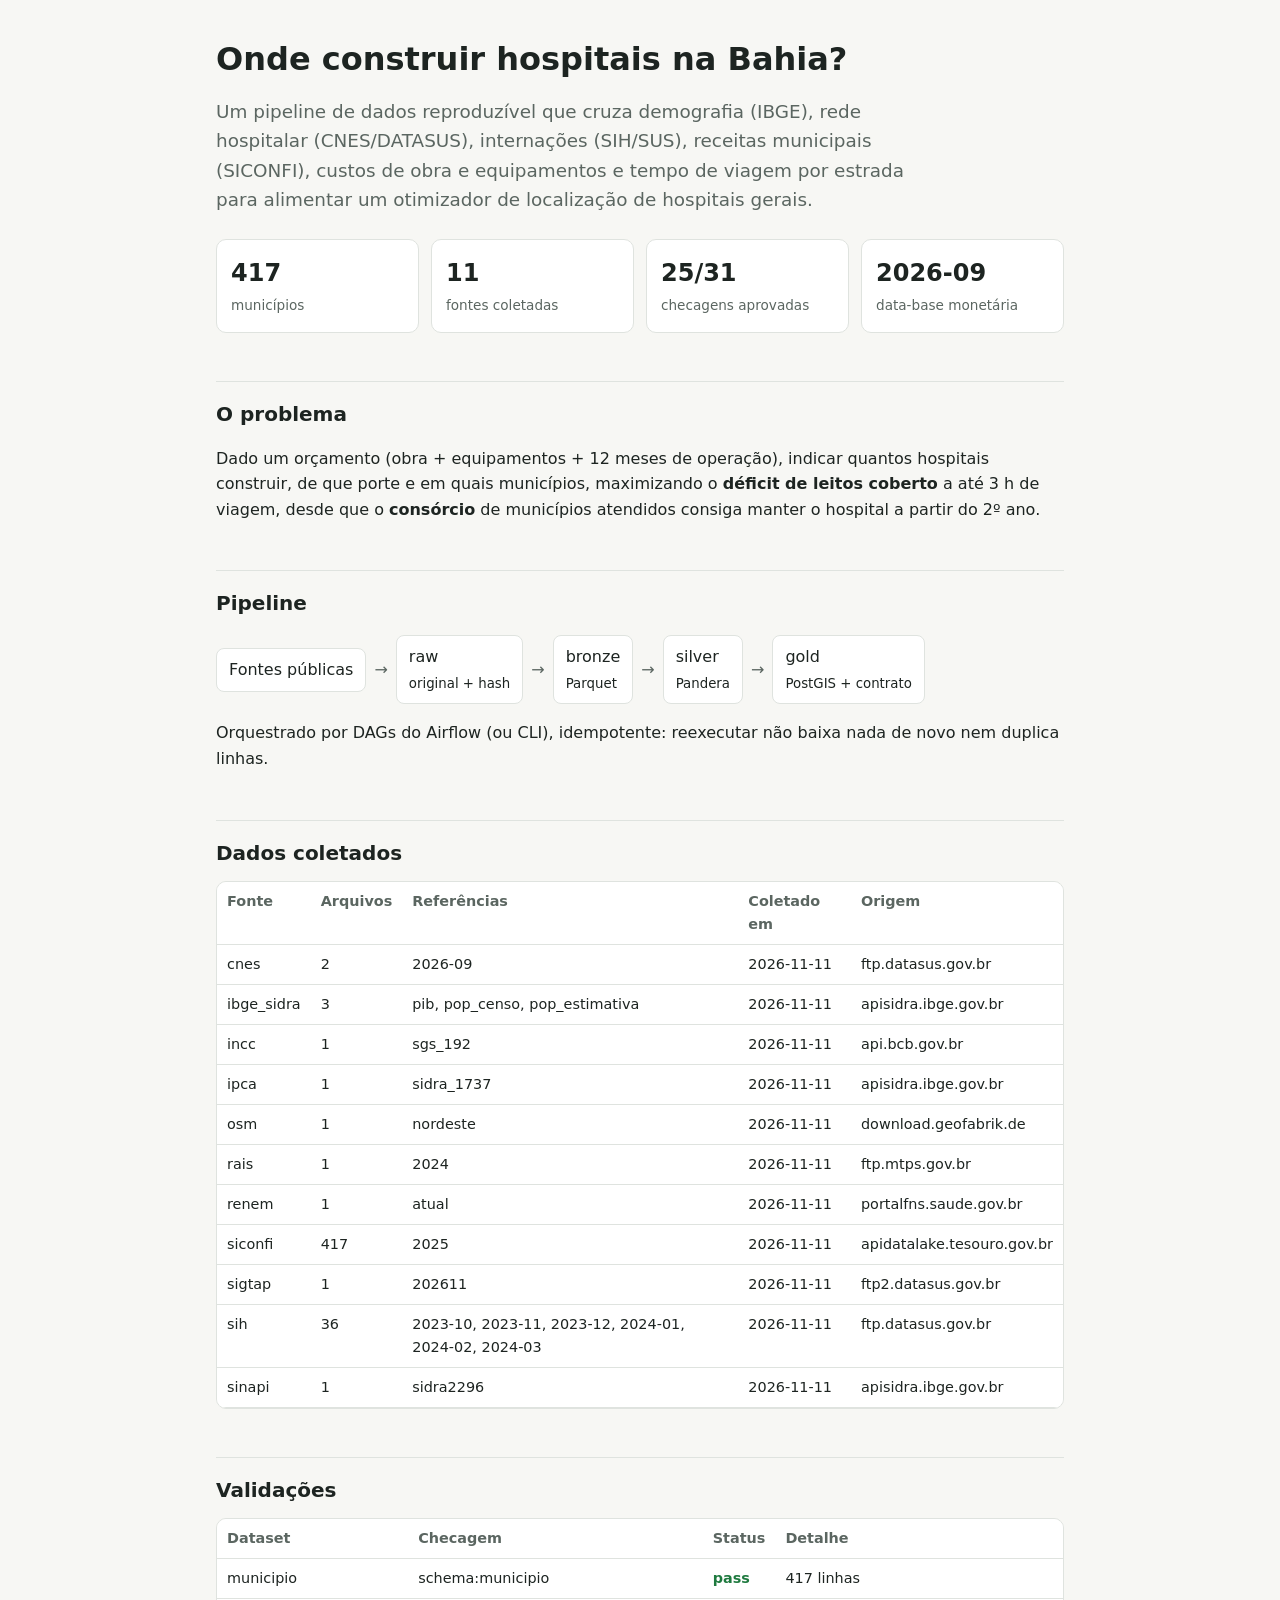
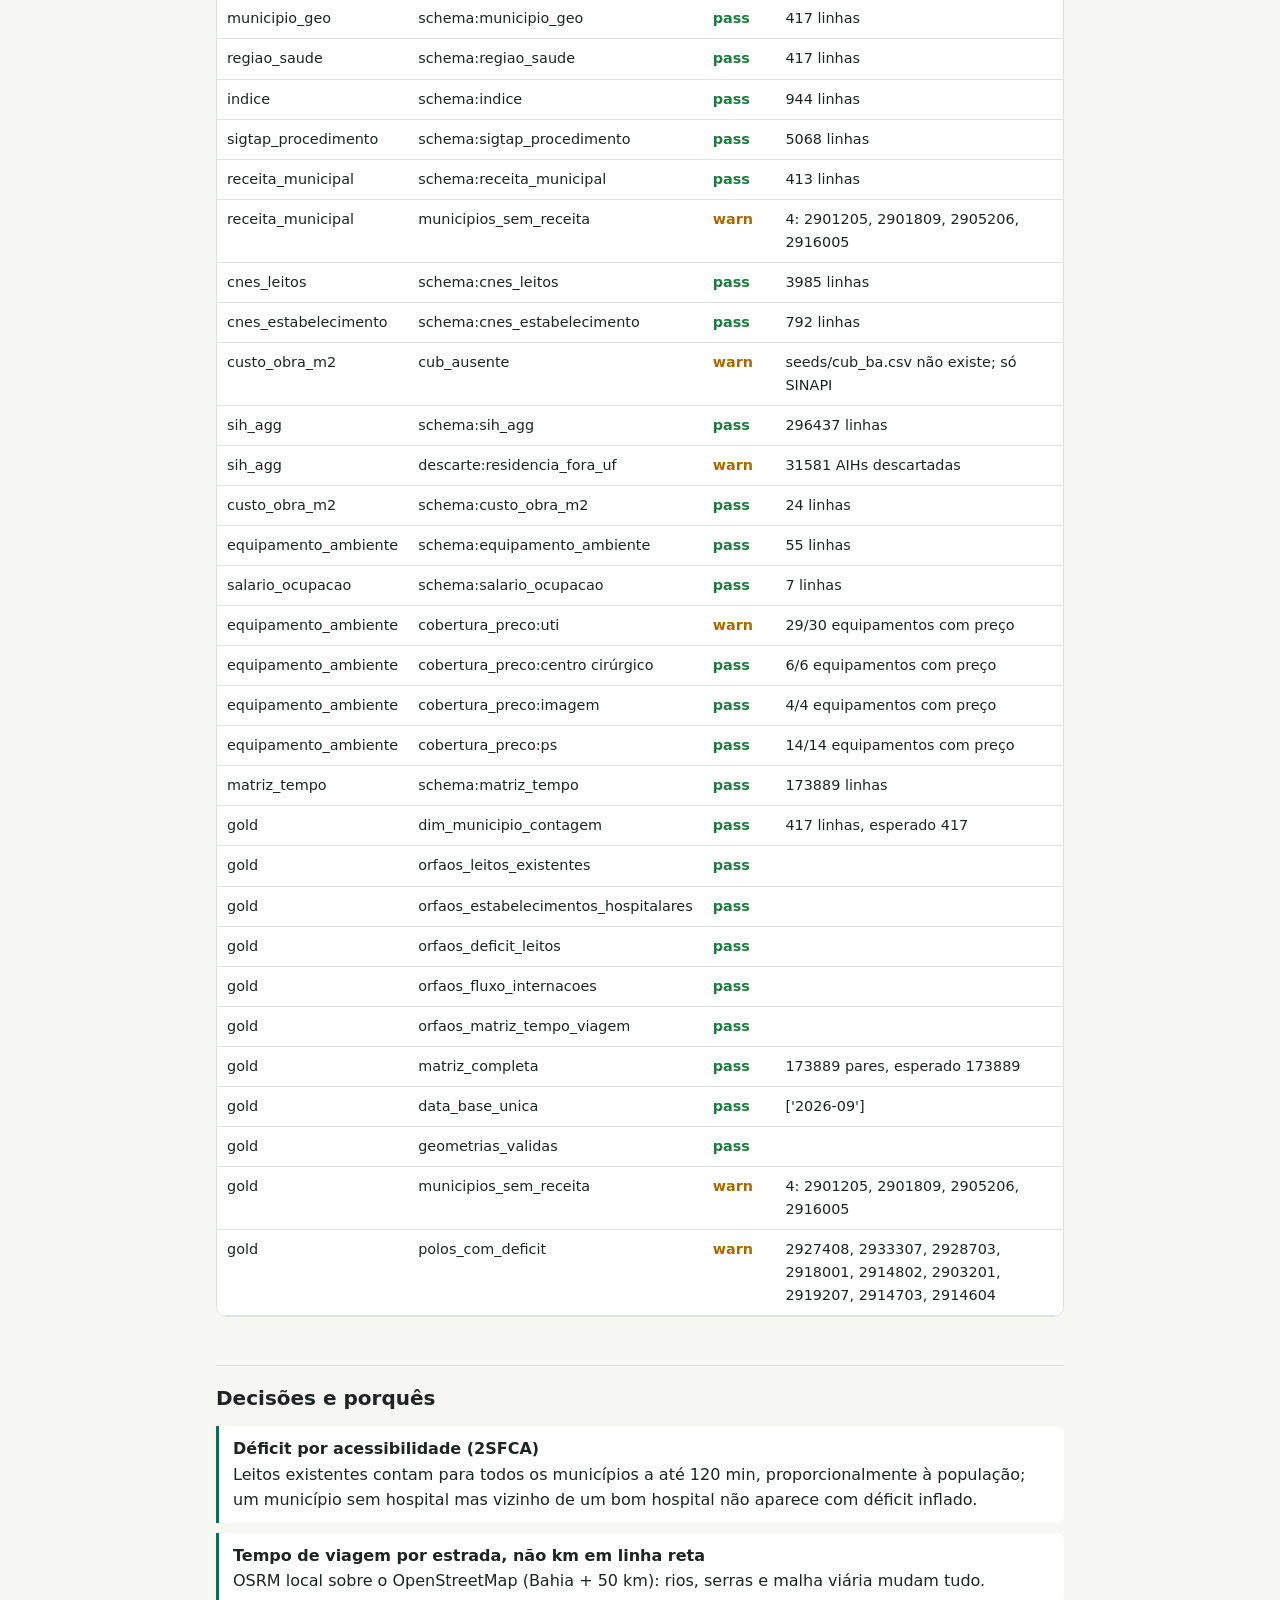
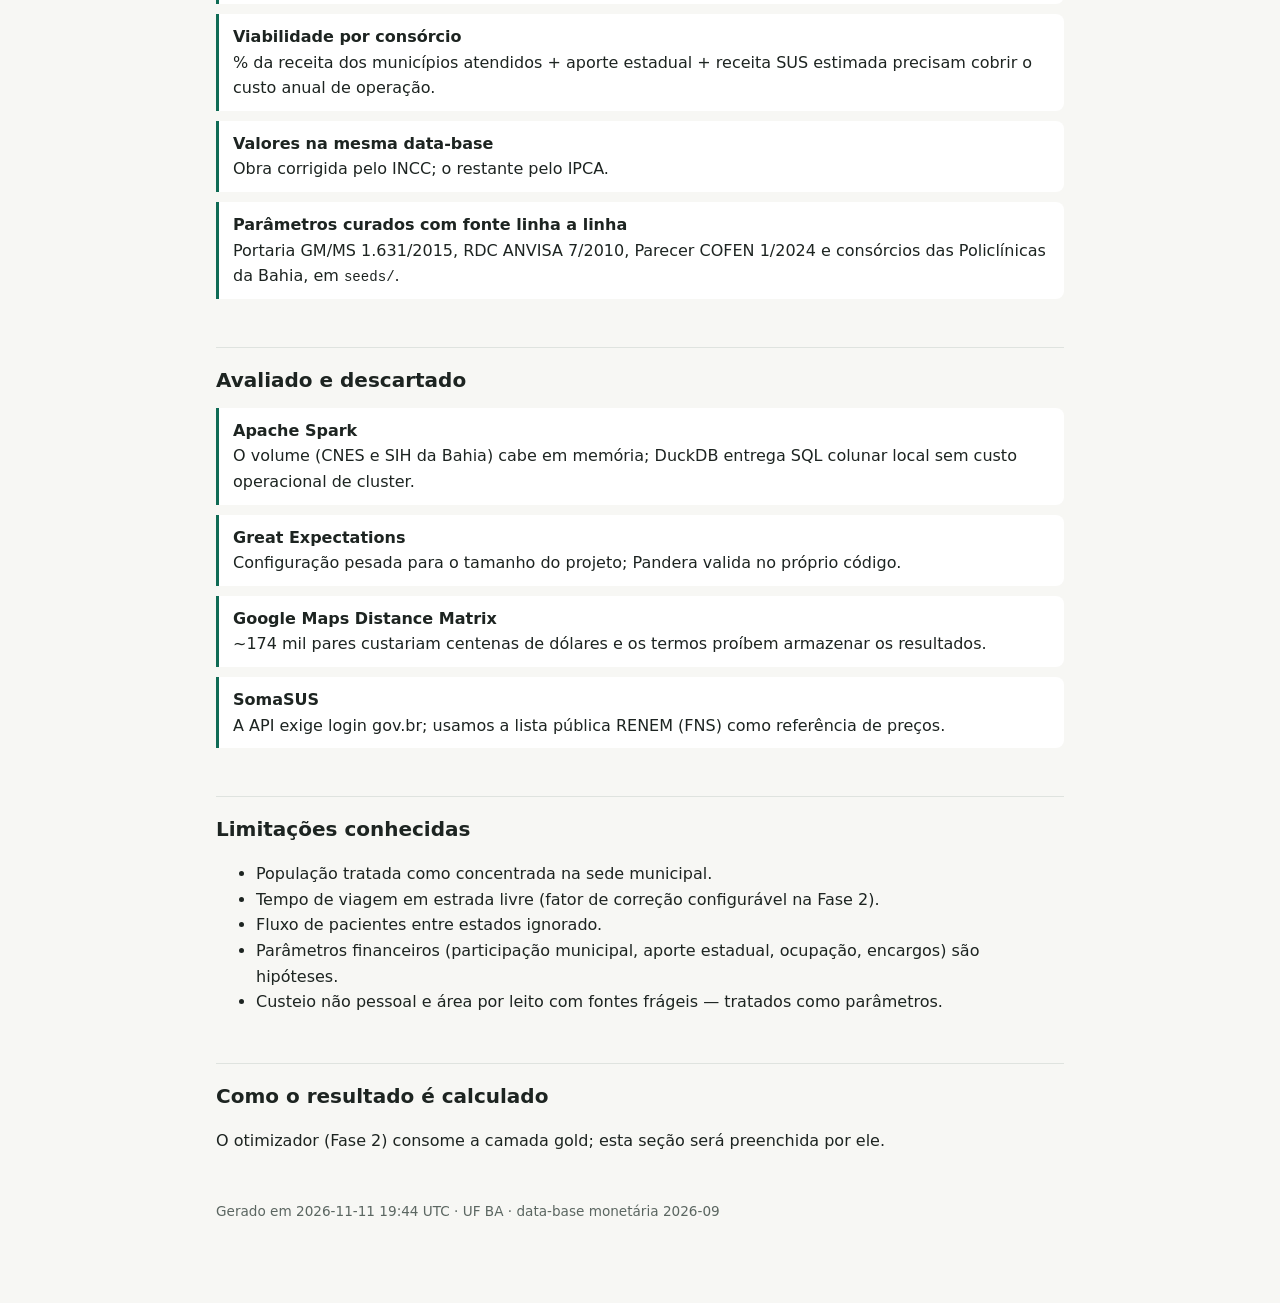
==== docs/como-funciona/index.html @ dfa9d0d3 "chore: execução ponta a ponta da base da Bahia (página como funciona gerada) Co-Authored-By: Claude " ====
<!doctype html>
<html lang="pt-br">
<head>
<meta charset="utf-8">
<meta name="viewport" content="width=device-width, initial-scale=1">
<title>Como funciona — hospital-siting</title>
<link rel="stylesheet" href="style.css">
</head>
<body>
<main>
<header>
  <h1>Onde construir hospitais na Bahia?</h1>
  <p class="lead">Um pipeline de dados reproduzível que cruza demografia (IBGE), rede hospitalar (CNES/DATASUS),
  internações (SIH/SUS), receitas municipais (SICONFI), custos de obra e equipamentos e tempo de viagem por
  estrada para alimentar um otimizador de localização de hospitais gerais.</p>
  <div class="kpis"><div class='kpi'><b>417</b><span>municípios</span></div><div class='kpi'><b>11</b><span>fontes coletadas</span></div><div class='kpi'><b>25/31</b><span>checagens aprovadas</span></div><div class='kpi'><b>2026-09</b><span>data-base monetária</span></div></div>
</header>

<h2>O problema</h2>
<p>Dado um orçamento (obra + equipamentos + 12 meses de operação), indicar quantos hospitais construir, de que porte
e em quais municípios, maximizando o <strong>déficit de leitos coberto</strong> a até 3 h de viagem, desde que o
<strong>consórcio</strong> de municípios atendidos consiga manter o hospital a partir do 2º ano.</p>

<h2>Pipeline</h2>
<div class="pipeline"><span>Fontes públicas</span><i>→</i><span>raw<br><small>original + hash</small></span><i>→</i>
<span>bronze<br><small>Parquet</small></span><i>→</i><span>silver<br><small>Pandera</small></span><i>→</i>
<span>gold<br><small>PostGIS + contrato</small></span></div>
<p>Orquestrado por DAGs do Airflow (ou CLI), idempotente: reexecutar não baixa nada de novo nem duplica linhas.</p>

<h2>Dados coletados</h2>
<div class="wrap"><table><thead><tr><th>Fonte</th><th>Arquivos</th><th>Referências</th><th>Coletado em</th><th>Origem</th></tr></thead>
<tbody><tr><td>cnes</td><td>2</td><td>2026-09</td><td>2026-11-11</td><td>ftp.datasus.gov.br</td></tr><tr><td>ibge_sidra</td><td>3</td><td>pib, pop_censo, pop_estimativa</td><td>2026-11-11</td><td>apisidra.ibge.gov.br</td></tr><tr><td>incc</td><td>1</td><td>sgs_192</td><td>2026-11-11</td><td>api.bcb.gov.br</td></tr><tr><td>ipca</td><td>1</td><td>sidra_1737</td><td>2026-11-11</td><td>apisidra.ibge.gov.br</td></tr><tr><td>osm</td><td>1</td><td>nordeste</td><td>2026-11-11</td><td>download.geofabrik.de</td></tr><tr><td>rais</td><td>1</td><td>2024</td><td>2026-11-11</td><td>ftp.mtps.gov.br</td></tr><tr><td>renem</td><td>1</td><td>atual</td><td>2026-11-11</td><td>portalfns.saude.gov.br</td></tr><tr><td>siconfi</td><td>417</td><td>2025</td><td>2026-11-11</td><td>apidatalake.tesouro.gov.br</td></tr><tr><td>sigtap</td><td>1</td><td>202611</td><td>2026-11-11</td><td>ftp2.datasus.gov.br</td></tr><tr><td>sih</td><td>36</td><td>2023-10, 2023-11, 2023-12, 2024-01, 2024-02, 2024-03</td><td>2026-11-11</td><td>ftp.datasus.gov.br</td></tr><tr><td>sinapi</td><td>1</td><td>sidra2296</td><td>2026-11-11</td><td>apisidra.ibge.gov.br</td></tr></tbody></table></div>

<h2>Validações</h2>
<div class="wrap"><table><thead><tr><th>Dataset</th><th>Checagem</th><th>Status</th><th>Detalhe</th></tr></thead>
<tbody><tr><td>municipio</td><td>schema:municipio</td><td class='s-pass'>pass</td><td>417 linhas</td></tr><tr><td>municipio_geo</td><td>schema:municipio_geo</td><td class='s-pass'>pass</td><td>417 linhas</td></tr><tr><td>regiao_saude</td><td>schema:regiao_saude</td><td class='s-pass'>pass</td><td>417 linhas</td></tr><tr><td>indice</td><td>schema:indice</td><td class='s-pass'>pass</td><td>944 linhas</td></tr><tr><td>sigtap_procedimento</td><td>schema:sigtap_procedimento</td><td class='s-pass'>pass</td><td>5068 linhas</td></tr><tr><td>receita_municipal</td><td>schema:receita_municipal</td><td class='s-pass'>pass</td><td>413 linhas</td></tr><tr><td>receita_municipal</td><td>municipios_sem_receita</td><td class='s-warn'>warn</td><td>4: 2901205, 2901809, 2905206, 2916005</td></tr><tr><td>cnes_leitos</td><td>schema:cnes_leitos</td><td class='s-pass'>pass</td><td>3985 linhas</td></tr><tr><td>cnes_estabelecimento</td><td>schema:cnes_estabelecimento</td><td class='s-pass'>pass</td><td>792 linhas</td></tr><tr><td>custo_obra_m2</td><td>cub_ausente</td><td class='s-warn'>warn</td><td>seeds/cub_ba.csv não existe; só SINAPI</td></tr><tr><td>sih_agg</td><td>schema:sih_agg</td><td class='s-pass'>pass</td><td>296437 linhas</td></tr><tr><td>sih_agg</td><td>descarte:residencia_fora_uf</td><td class='s-warn'>warn</td><td>31581 AIHs descartadas</td></tr><tr><td>custo_obra_m2</td><td>schema:custo_obra_m2</td><td class='s-pass'>pass</td><td>24 linhas</td></tr><tr><td>equipamento_ambiente</td><td>schema:equipamento_ambiente</td><td class='s-pass'>pass</td><td>55 linhas</td></tr><tr><td>salario_ocupacao</td><td>schema:salario_ocupacao</td><td class='s-pass'>pass</td><td>7 linhas</td></tr><tr><td>equipamento_ambiente</td><td>cobertura_preco:uti</td><td class='s-warn'>warn</td><td>29/30 equipamentos com preço</td></tr><tr><td>equipamento_ambiente</td><td>cobertura_preco:centro cirúrgico</td><td class='s-pass'>pass</td><td>6/6 equipamentos com preço</td></tr><tr><td>equipamento_ambiente</td><td>cobertura_preco:imagem</td><td class='s-pass'>pass</td><td>4/4 equipamentos com preço</td></tr><tr><td>equipamento_ambiente</td><td>cobertura_preco:ps</td><td class='s-pass'>pass</td><td>14/14 equipamentos com preço</td></tr><tr><td>matriz_tempo</td><td>schema:matriz_tempo</td><td class='s-pass'>pass</td><td>173889 linhas</td></tr><tr><td>gold</td><td>dim_municipio_contagem</td><td class='s-pass'>pass</td><td>417 linhas, esperado 417</td></tr><tr><td>gold</td><td>orfaos_leitos_existentes</td><td class='s-pass'>pass</td><td></td></tr><tr><td>gold</td><td>orfaos_estabelecimentos_hospitalares</td><td class='s-pass'>pass</td><td></td></tr><tr><td>gold</td><td>orfaos_deficit_leitos</td><td class='s-pass'>pass</td><td></td></tr><tr><td>gold</td><td>orfaos_fluxo_internacoes</td><td class='s-pass'>pass</td><td></td></tr><tr><td>gold</td><td>orfaos_matriz_tempo_viagem</td><td class='s-pass'>pass</td><td></td></tr><tr><td>gold</td><td>matriz_completa</td><td class='s-pass'>pass</td><td>173889 pares, esperado 173889</td></tr><tr><td>gold</td><td>data_base_unica</td><td class='s-pass'>pass</td><td>[&#x27;2026-09&#x27;]</td></tr><tr><td>gold</td><td>geometrias_validas</td><td class='s-pass'>pass</td><td></td></tr><tr><td>gold</td><td>municipios_sem_receita</td><td class='s-warn'>warn</td><td>4: 2901205, 2901809, 2905206, 2916005</td></tr><tr><td>gold</td><td>polos_com_deficit</td><td class='s-warn'>warn</td><td>2927408, 2933307, 2928703, 2918001, 2914802, 2903201, 2919207, 2914703, 2914604</td></tr></tbody></table></div>

<h2>Decisões e porquês</h2>
<div class="dec"><b>Déficit por acessibilidade (2SFCA)</b>Leitos existentes contam para todos os municípios a até
120 min, proporcionalmente à população; um município sem hospital mas vizinho de um bom hospital não aparece com
déficit inflado.</div>
<div class="dec"><b>Tempo de viagem por estrada, não km em linha reta</b>OSRM local sobre o OpenStreetMap (Bahia +
50 km): rios, serras e malha viária mudam tudo.</div>
<div class="dec"><b>Viabilidade por consórcio</b>% da receita dos municípios atendidos + aporte estadual + receita SUS
estimada precisam cobrir o custo anual de operação.</div>
<div class="dec"><b>Valores na mesma data-base</b>Obra corrigida pelo INCC; o restante pelo IPCA.</div>
<div class="dec"><b>Parâmetros curados com fonte linha a linha</b>Portaria GM/MS 1.631/2015, RDC ANVISA 7/2010,
Parecer COFEN 1/2024 e consórcios das Policlínicas da Bahia, em <code>seeds/</code>.</div>

<h2>Avaliado e descartado</h2>
<div class="dec"><b>Apache Spark</b>O volume (CNES e SIH da Bahia) cabe em memória; DuckDB entrega SQL colunar local
sem custo operacional de cluster.</div>
<div class="dec"><b>Great Expectations</b>Configuração pesada para o tamanho do projeto; Pandera valida no próprio código.</div>
<div class="dec"><b>Google Maps Distance Matrix</b>~174 mil pares custariam centenas de dólares e os termos proíbem
armazenar os resultados.</div>
<div class="dec"><b>SomaSUS</b>A API exige login gov.br; usamos a lista pública RENEM (FNS) como referência de preços.</div>

<h2>Limitações conhecidas</h2>
<ul>
<li>População tratada como concentrada na sede municipal.</li>
<li>Tempo de viagem em estrada livre (fator de correção configurável na Fase 2).</li>
<li>Fluxo de pacientes entre estados ignorado.</li>
<li>Parâmetros financeiros (participação municipal, aporte estadual, ocupação, encargos) são hipóteses.</li>
<li>Custeio não pessoal e área por leito com fontes frágeis — tratados como parâmetros.</li>
</ul>

<h2>Como o resultado é calculado</h2>
<p>O otimizador (Fase 2) consome a camada gold; esta seção será preenchida por ele.</p>

<footer>Gerado em 2026-11-11 19:44 UTC · UF BA · data-base monetária 2026-09</footer>
</main>
</body>
</html>
---- docs/como-funciona/style.css ----
:root {
  --bg: #f7f7f4; --fg: #1d2421; --muted: #5b6661; --card: #ffffff; --line: #dfe3df;
  --accent: #0f6b55; --ok: #1f7a3f; --warn: #a86a00; --fail: #b3261e;
}
@media (prefers-color-scheme: dark) {
  :root { --bg: #121614; --fg: #e8ece9; --muted: #a2ada7; --card: #1a201d; --line: #2c3430;
          --accent: #55c4a3; --ok: #6fd08f; --warn: #f0b552; --fail: #ff8a80; }
}
* { box-sizing: border-box; }
body { margin: 0; background: var(--bg); color: var(--fg);
       font: 16px/1.6 system-ui, -apple-system, "Segoe UI", Roboto, sans-serif; }
main { max-width: 880px; margin: 0 auto; padding: 40px 16px 80px; }
header p.lead { font-size: 1.15rem; color: var(--muted); max-width: 60ch; }
h1 { font-size: 2rem; line-height: 1.2; margin: 0 0 12px; }
h2 { font-size: 1.25rem; margin: 48px 0 12px; padding-top: 16px; border-top: 1px solid var(--line); }
.kpis { display: grid; grid-template-columns: repeat(auto-fit, minmax(150px, 1fr)); gap: 12px; margin: 24px 0; }
.kpi { background: var(--card); border: 1px solid var(--line); border-radius: 10px; padding: 14px; }
.kpi b { display: block; font-size: 1.5rem; }
.kpi span { color: var(--muted); font-size: .85rem; }
.pipeline { display: flex; flex-wrap: wrap; gap: 8px; align-items: center; margin: 16px 0; }
.pipeline span { background: var(--card); border: 1px solid var(--line); border-radius: 8px; padding: 8px 12px; }
.pipeline i { color: var(--muted); font-style: normal; }
table { width: 100%; border-collapse: collapse; font-size: .9rem; background: var(--card); }
th, td { text-align: left; padding: 8px 10px; border-bottom: 1px solid var(--line); vertical-align: top; }
th { color: var(--muted); font-weight: 600; }
.wrap { overflow-x: auto; border: 1px solid var(--line); border-radius: 10px; }
.s-pass { color: var(--ok); font-weight: 600; } .s-warn { color: var(--warn); font-weight: 600; }
.s-fail { color: var(--fail); font-weight: 600; }
.dec { background: var(--card); border-left: 3px solid var(--accent); padding: 10px 14px; margin: 10px 0; border-radius: 0 8px 8px 0; }
.dec b { display: block; }
code { font-size: .88em; }
footer { color: var(--muted); font-size: .85rem; margin-top: 48px; }
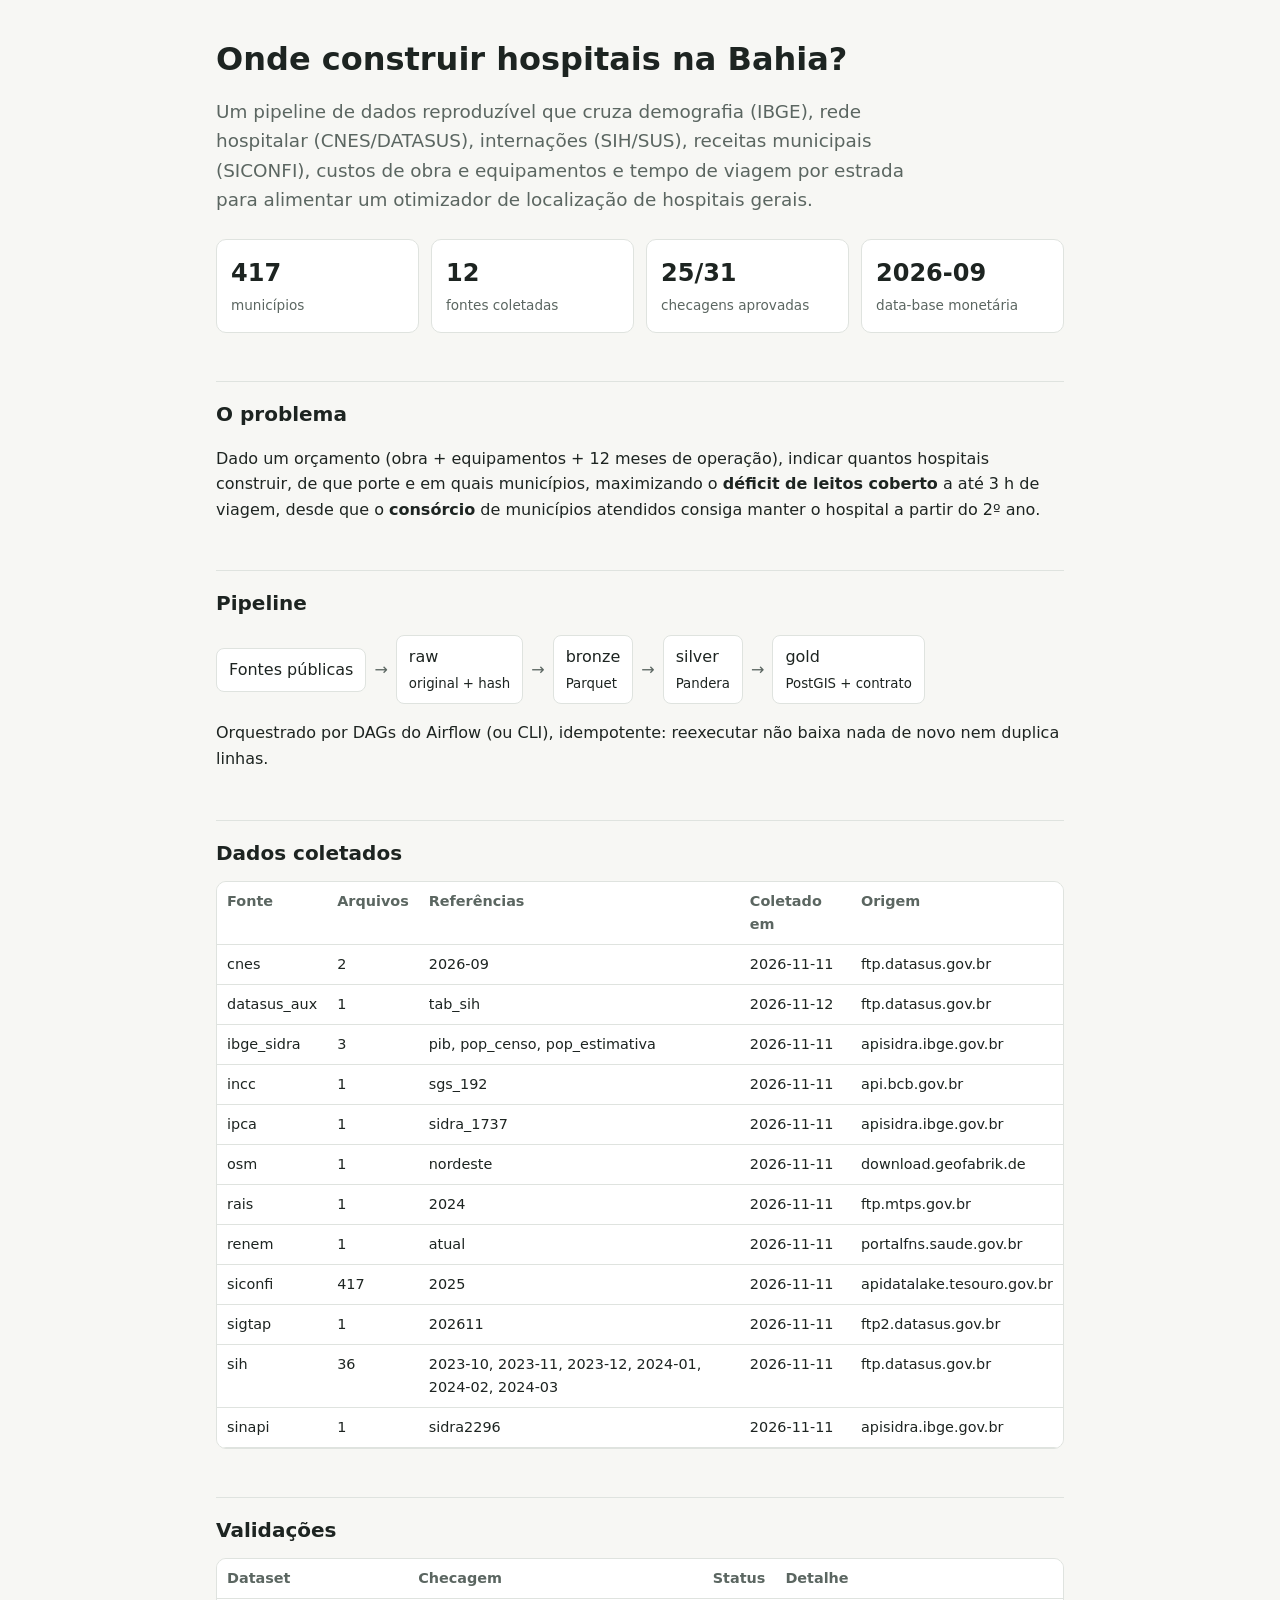
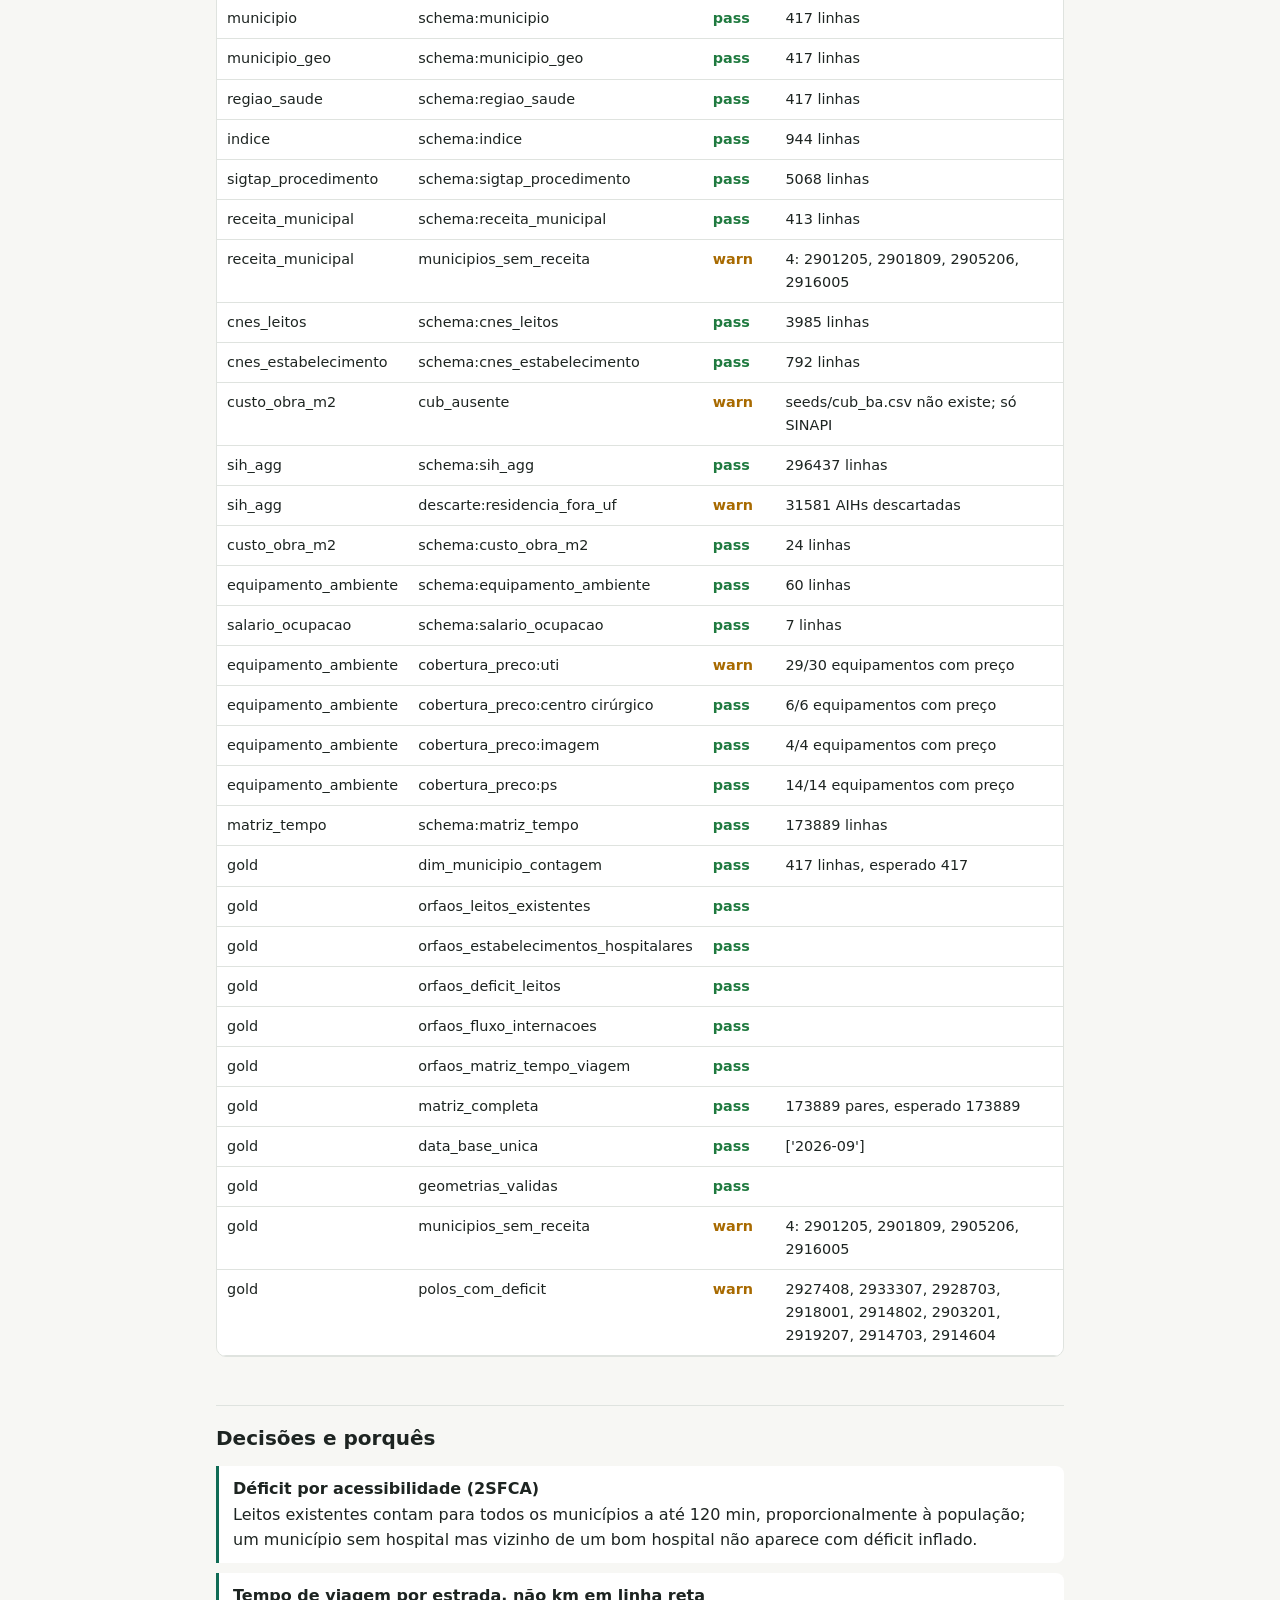
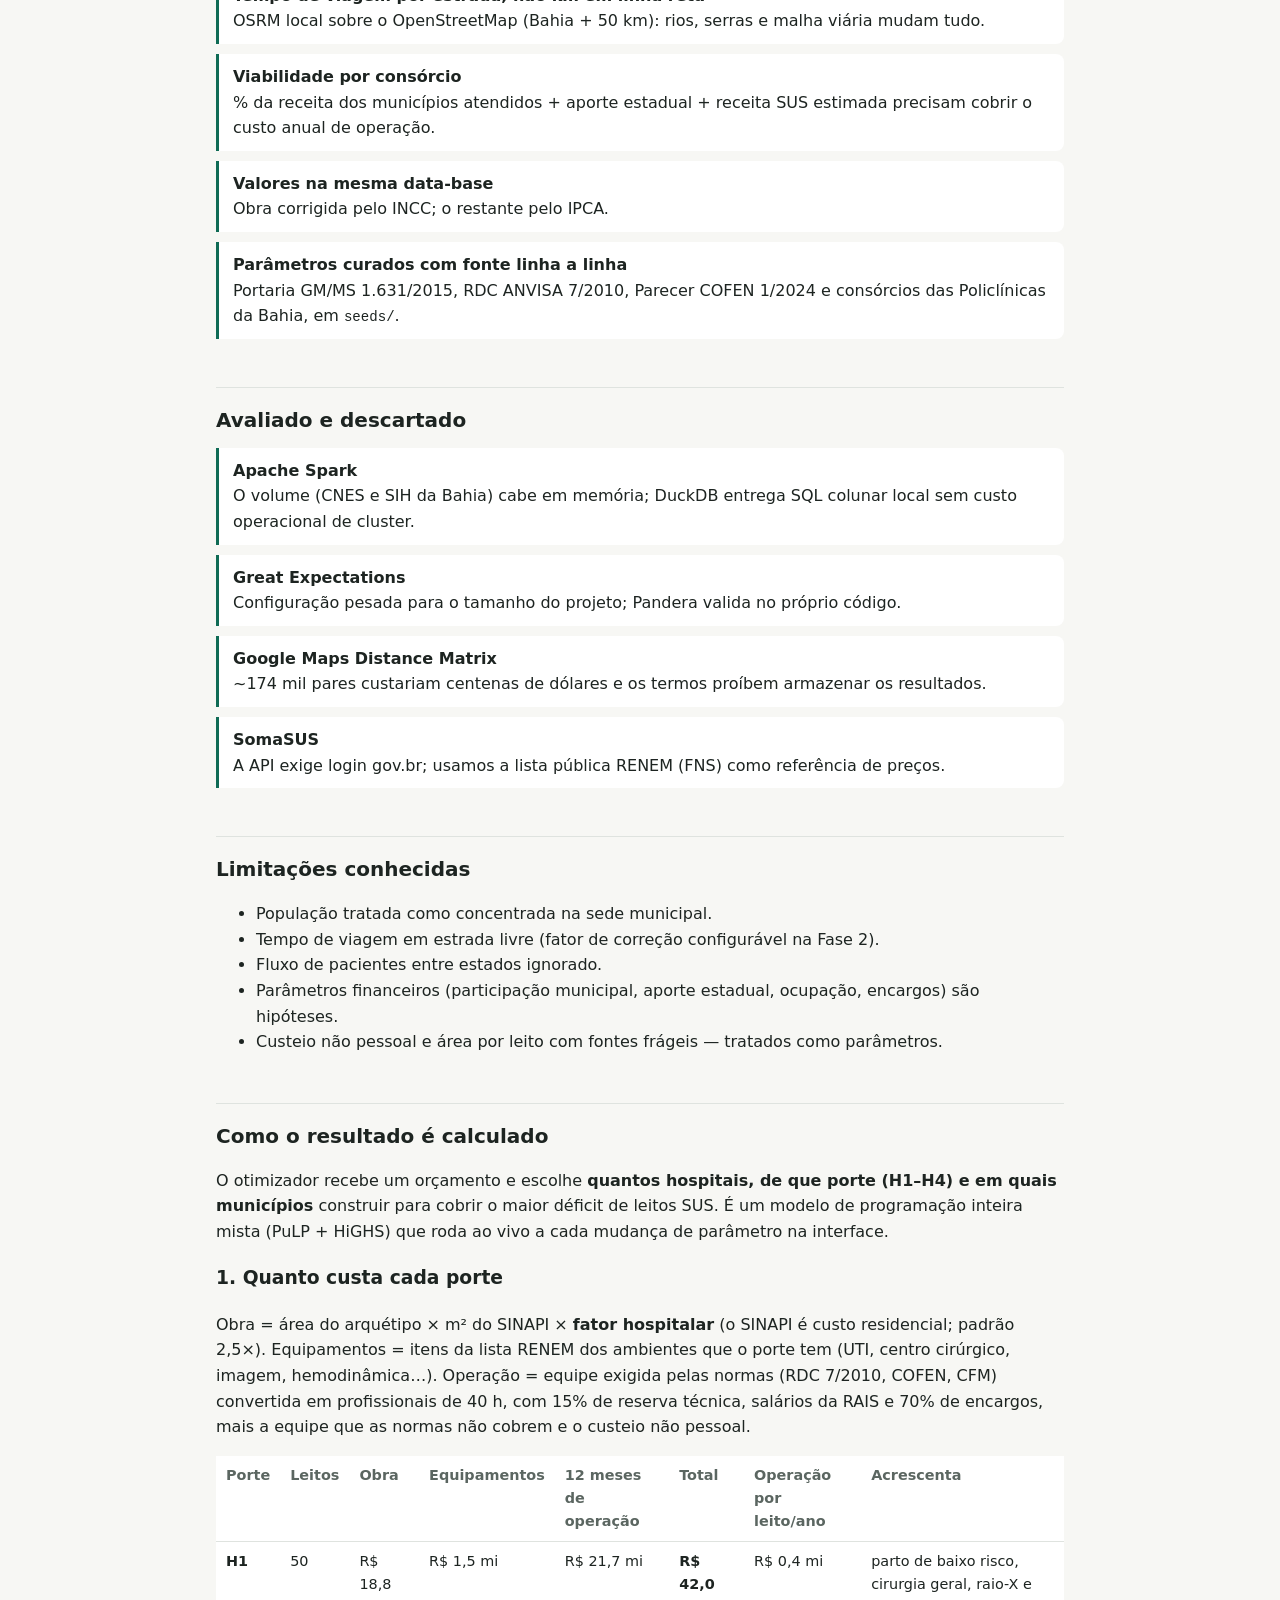
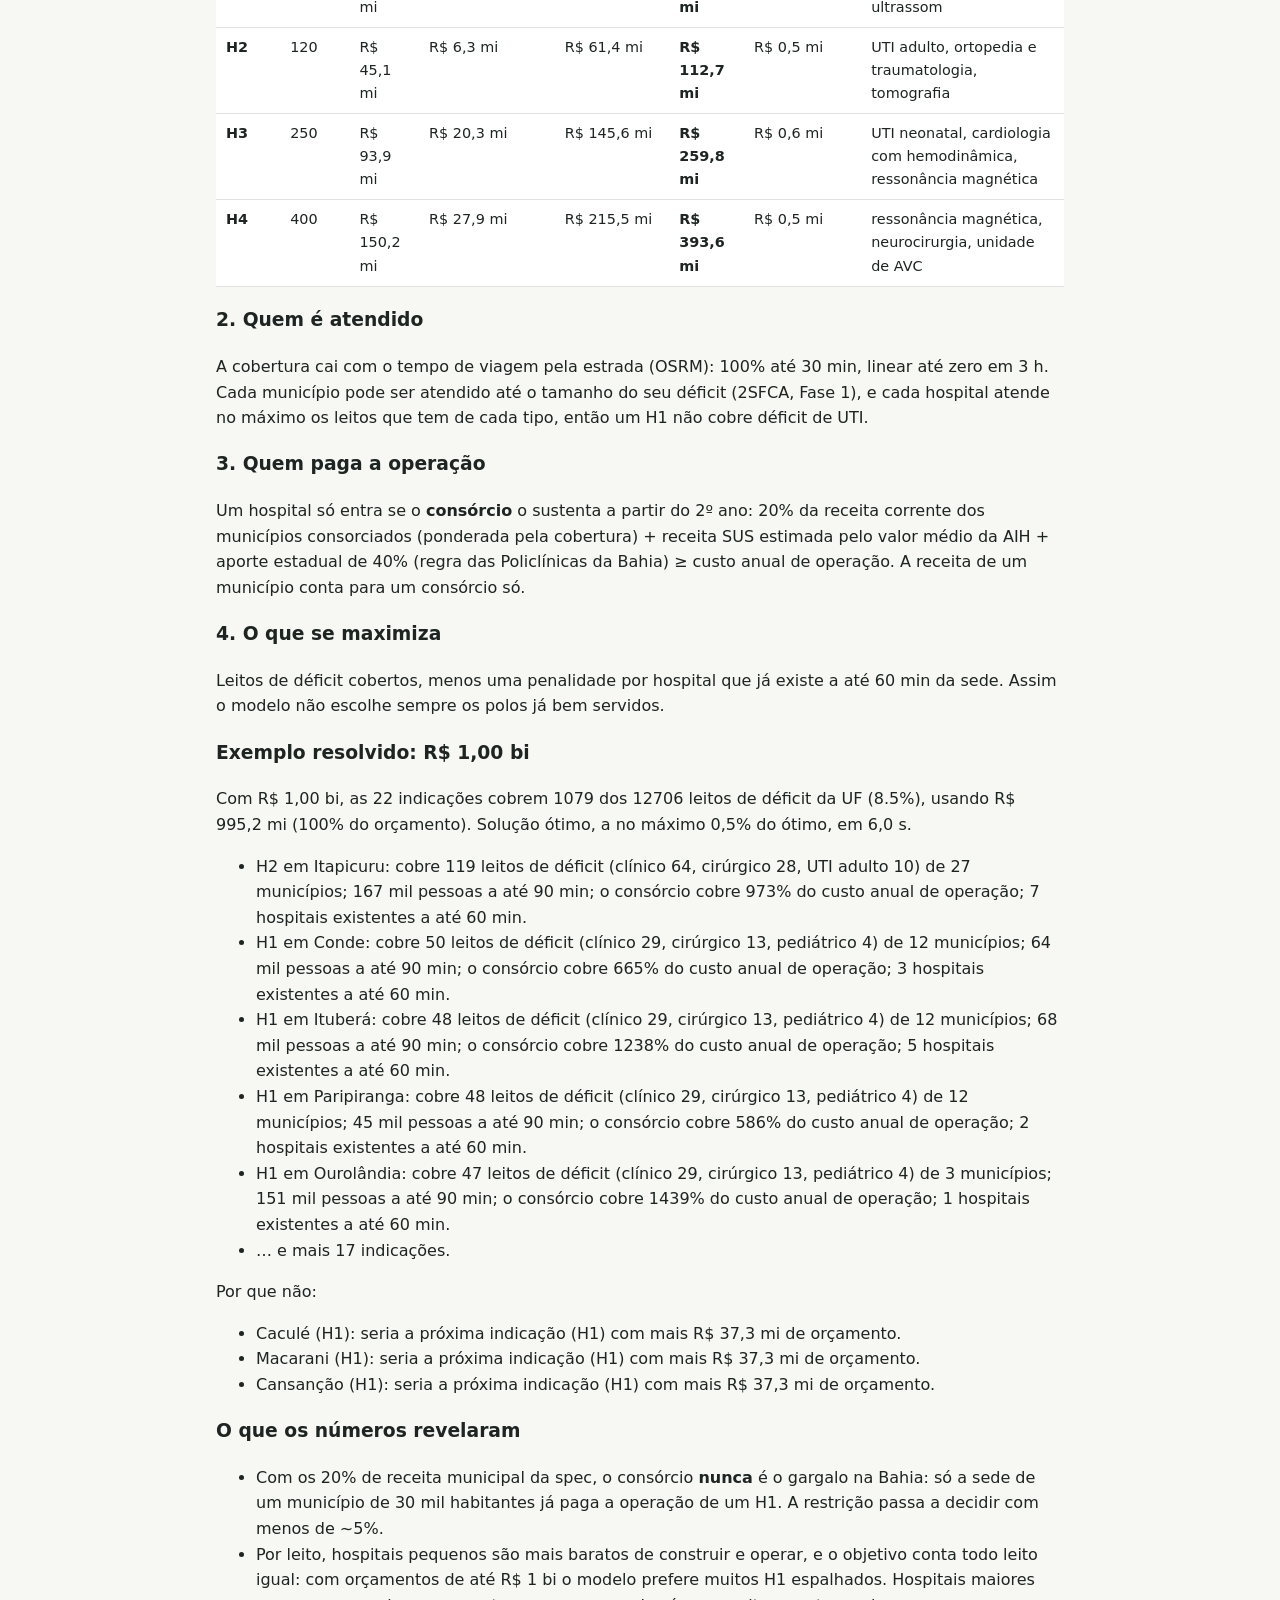
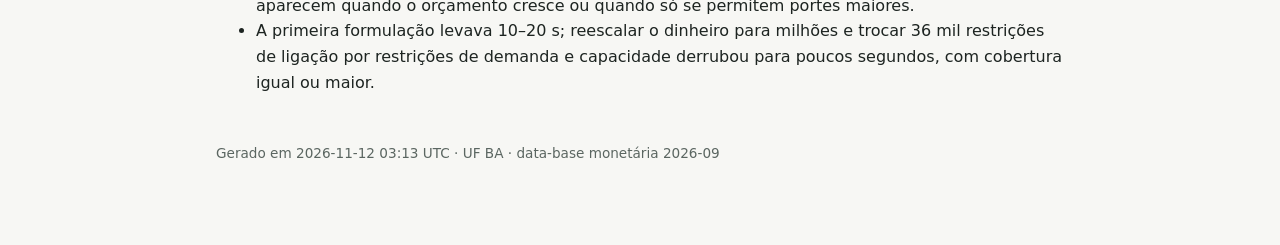
==== commit 4b20501f: "docs(como-funciona): seção da Fase 2 gerada da gold com exemplo resolvido Novo comando 'cli docs' ca" ====
--- a/docs/como-funciona/index.html
+++ b/docs/como-funciona/index.html
@@ -13,7 +13,7 @@
   <p class="lead">Um pipeline de dados reproduzível que cruza demografia (IBGE), rede hospitalar (CNES/DATASUS),
   internações (SIH/SUS), receitas municipais (SICONFI), custos de obra e equipamentos e tempo de viagem por
   estrada para alimentar um otimizador de localização de hospitais gerais.</p>
-  <div class="kpis"><div class='kpi'><b>417</b><span>municípios</span></div><div class='kpi'><b>11</b><span>fontes coletadas</span></div><div class='kpi'><b>25/31</b><span>checagens aprovadas</span></div><div class='kpi'><b>2026-09</b><span>data-base monetária</span></div></div>
+  <div class="kpis"><div class='kpi'><b>417</b><span>municípios</span></div><div class='kpi'><b>12</b><span>fontes coletadas</span></div><div class='kpi'><b>25/31</b><span>checagens aprovadas</span></div><div class='kpi'><b>2026-09</b><span>data-base monetária</span></div></div>
 </header>
 
 <h2>O problema</h2>
@@ -29,11 +29,11 @@
 
 <h2>Dados coletados</h2>
 <div class="wrap"><table><thead><tr><th>Fonte</th><th>Arquivos</th><th>Referências</th><th>Coletado em</th><th>Origem</th></tr></thead>
-<tbody><tr><td>cnes</td><td>2</td><td>2026-09</td><td>2026-11-11</td><td>ftp.datasus.gov.br</td></tr><tr><td>ibge_sidra</td><td>3</td><td>pib, pop_censo, pop_estimativa</td><td>2026-11-11</td><td>apisidra.ibge.gov.br</td></tr><tr><td>incc</td><td>1</td><td>sgs_192</td><td>2026-11-11</td><td>api.bcb.gov.br</td></tr><tr><td>ipca</td><td>1</td><td>sidra_1737</td><td>2026-11-11</td><td>apisidra.ibge.gov.br</td></tr><tr><td>osm</td><td>1</td><td>nordeste</td><td>2026-11-11</td><td>download.geofabrik.de</td></tr><tr><td>rais</td><td>1</td><td>2024</td><td>2026-11-11</td><td>ftp.mtps.gov.br</td></tr><tr><td>renem</td><td>1</td><td>atual</td><td>2026-11-11</td><td>portalfns.saude.gov.br</td></tr><tr><td>siconfi</td><td>417</td><td>2025</td><td>2026-11-11</td><td>apidatalake.tesouro.gov.br</td></tr><tr><td>sigtap</td><td>1</td><td>202611</td><td>2026-11-11</td><td>ftp2.datasus.gov.br</td></tr><tr><td>sih</td><td>36</td><td>2023-10, 2023-11, 2023-12, 2024-01, 2024-02, 2024-03</td><td>2026-11-11</td><td>ftp.datasus.gov.br</td></tr><tr><td>sinapi</td><td>1</td><td>sidra2296</td><td>2026-11-11</td><td>apisidra.ibge.gov.br</td></tr></tbody></table></div>
+<tbody><tr><td>cnes</td><td>2</td><td>2026-09</td><td>2026-11-11</td><td>ftp.datasus.gov.br</td></tr><tr><td>datasus_aux</td><td>1</td><td>tab_sih</td><td>2026-11-12</td><td>ftp.datasus.gov.br</td></tr><tr><td>ibge_sidra</td><td>3</td><td>pib, pop_censo, pop_estimativa</td><td>2026-11-11</td><td>apisidra.ibge.gov.br</td></tr><tr><td>incc</td><td>1</td><td>sgs_192</td><td>2026-11-11</td><td>api.bcb.gov.br</td></tr><tr><td>ipca</td><td>1</td><td>sidra_1737</td><td>2026-11-11</td><td>apisidra.ibge.gov.br</td></tr><tr><td>osm</td><td>1</td><td>nordeste</td><td>2026-11-11</td><td>download.geofabrik.de</td></tr><tr><td>rais</td><td>1</td><td>2024</td><td>2026-11-11</td><td>ftp.mtps.gov.br</td></tr><tr><td>renem</td><td>1</td><td>atual</td><td>2026-11-11</td><td>portalfns.saude.gov.br</td></tr><tr><td>siconfi</td><td>417</td><td>2025</td><td>2026-11-11</td><td>apidatalake.tesouro.gov.br</td></tr><tr><td>sigtap</td><td>1</td><td>202611</td><td>2026-11-11</td><td>ftp2.datasus.gov.br</td></tr><tr><td>sih</td><td>36</td><td>2023-10, 2023-11, 2023-12, 2024-01, 2024-02, 2024-03</td><td>2026-11-11</td><td>ftp.datasus.gov.br</td></tr><tr><td>sinapi</td><td>1</td><td>sidra2296</td><td>2026-11-11</td><td>apisidra.ibge.gov.br</td></tr></tbody></table></div>
 
 <h2>Validações</h2>
 <div class="wrap"><table><thead><tr><th>Dataset</th><th>Checagem</th><th>Status</th><th>Detalhe</th></tr></thead>
-<tbody><tr><td>municipio</td><td>schema:municipio</td><td class='s-pass'>pass</td><td>417 linhas</td></tr><tr><td>municipio_geo</td><td>schema:municipio_geo</td><td class='s-pass'>pass</td><td>417 linhas</td></tr><tr><td>regiao_saude</td><td>schema:regiao_saude</td><td class='s-pass'>pass</td><td>417 linhas</td></tr><tr><td>indice</td><td>schema:indice</td><td class='s-pass'>pass</td><td>944 linhas</td></tr><tr><td>sigtap_procedimento</td><td>schema:sigtap_procedimento</td><td class='s-pass'>pass</td><td>5068 linhas</td></tr><tr><td>receita_municipal</td><td>schema:receita_municipal</td><td class='s-pass'>pass</td><td>413 linhas</td></tr><tr><td>receita_municipal</td><td>municipios_sem_receita</td><td class='s-warn'>warn</td><td>4: 2901205, 2901809, 2905206, 2916005</td></tr><tr><td>cnes_leitos</td><td>schema:cnes_leitos</td><td class='s-pass'>pass</td><td>3985 linhas</td></tr><tr><td>cnes_estabelecimento</td><td>schema:cnes_estabelecimento</td><td class='s-pass'>pass</td><td>792 linhas</td></tr><tr><td>custo_obra_m2</td><td>cub_ausente</td><td class='s-warn'>warn</td><td>seeds/cub_ba.csv não existe; só SINAPI</td></tr><tr><td>sih_agg</td><td>schema:sih_agg</td><td class='s-pass'>pass</td><td>296437 linhas</td></tr><tr><td>sih_agg</td><td>descarte:residencia_fora_uf</td><td class='s-warn'>warn</td><td>31581 AIHs descartadas</td></tr><tr><td>custo_obra_m2</td><td>schema:custo_obra_m2</td><td class='s-pass'>pass</td><td>24 linhas</td></tr><tr><td>equipamento_ambiente</td><td>schema:equipamento_ambiente</td><td class='s-pass'>pass</td><td>55 linhas</td></tr><tr><td>salario_ocupacao</td><td>schema:salario_ocupacao</td><td class='s-pass'>pass</td><td>7 linhas</td></tr><tr><td>equipamento_ambiente</td><td>cobertura_preco:uti</td><td class='s-warn'>warn</td><td>29/30 equipamentos com preço</td></tr><tr><td>equipamento_ambiente</td><td>cobertura_preco:centro cirúrgico</td><td class='s-pass'>pass</td><td>6/6 equipamentos com preço</td></tr><tr><td>equipamento_ambiente</td><td>cobertura_preco:imagem</td><td class='s-pass'>pass</td><td>4/4 equipamentos com preço</td></tr><tr><td>equipamento_ambiente</td><td>cobertura_preco:ps</td><td class='s-pass'>pass</td><td>14/14 equipamentos com preço</td></tr><tr><td>matriz_tempo</td><td>schema:matriz_tempo</td><td class='s-pass'>pass</td><td>173889 linhas</td></tr><tr><td>gold</td><td>dim_municipio_contagem</td><td class='s-pass'>pass</td><td>417 linhas, esperado 417</td></tr><tr><td>gold</td><td>orfaos_leitos_existentes</td><td class='s-pass'>pass</td><td></td></tr><tr><td>gold</td><td>orfaos_estabelecimentos_hospitalares</td><td class='s-pass'>pass</td><td></td></tr><tr><td>gold</td><td>orfaos_deficit_leitos</td><td class='s-pass'>pass</td><td></td></tr><tr><td>gold</td><td>orfaos_fluxo_internacoes</td><td class='s-pass'>pass</td><td></td></tr><tr><td>gold</td><td>orfaos_matriz_tempo_viagem</td><td class='s-pass'>pass</td><td></td></tr><tr><td>gold</td><td>matriz_completa</td><td class='s-pass'>pass</td><td>173889 pares, esperado 173889</td></tr><tr><td>gold</td><td>data_base_unica</td><td class='s-pass'>pass</td><td>[&#x27;2026-09&#x27;]</td></tr><tr><td>gold</td><td>geometrias_validas</td><td class='s-pass'>pass</td><td></td></tr><tr><td>gold</td><td>municipios_sem_receita</td><td class='s-warn'>warn</td><td>4: 2901205, 2901809, 2905206, 2916005</td></tr><tr><td>gold</td><td>polos_com_deficit</td><td class='s-warn'>warn</td><td>2927408, 2933307, 2928703, 2918001, 2914802, 2903201, 2919207, 2914703, 2914604</td></tr></tbody></table></div>
+<tbody><tr><td>municipio</td><td>schema:municipio</td><td class='s-pass'>pass</td><td>417 linhas</td></tr><tr><td>municipio_geo</td><td>schema:municipio_geo</td><td class='s-pass'>pass</td><td>417 linhas</td></tr><tr><td>regiao_saude</td><td>schema:regiao_saude</td><td class='s-pass'>pass</td><td>417 linhas</td></tr><tr><td>indice</td><td>schema:indice</td><td class='s-pass'>pass</td><td>944 linhas</td></tr><tr><td>sigtap_procedimento</td><td>schema:sigtap_procedimento</td><td class='s-pass'>pass</td><td>5068 linhas</td></tr><tr><td>receita_municipal</td><td>schema:receita_municipal</td><td class='s-pass'>pass</td><td>413 linhas</td></tr><tr><td>receita_municipal</td><td>municipios_sem_receita</td><td class='s-warn'>warn</td><td>4: 2901205, 2901809, 2905206, 2916005</td></tr><tr><td>cnes_leitos</td><td>schema:cnes_leitos</td><td class='s-pass'>pass</td><td>3985 linhas</td></tr><tr><td>cnes_estabelecimento</td><td>schema:cnes_estabelecimento</td><td class='s-pass'>pass</td><td>792 linhas</td></tr><tr><td>custo_obra_m2</td><td>cub_ausente</td><td class='s-warn'>warn</td><td>seeds/cub_ba.csv não existe; só SINAPI</td></tr><tr><td>sih_agg</td><td>schema:sih_agg</td><td class='s-pass'>pass</td><td>296437 linhas</td></tr><tr><td>sih_agg</td><td>descarte:residencia_fora_uf</td><td class='s-warn'>warn</td><td>31581 AIHs descartadas</td></tr><tr><td>custo_obra_m2</td><td>schema:custo_obra_m2</td><td class='s-pass'>pass</td><td>24 linhas</td></tr><tr><td>equipamento_ambiente</td><td>schema:equipamento_ambiente</td><td class='s-pass'>pass</td><td>60 linhas</td></tr><tr><td>salario_ocupacao</td><td>schema:salario_ocupacao</td><td class='s-pass'>pass</td><td>7 linhas</td></tr><tr><td>equipamento_ambiente</td><td>cobertura_preco:uti</td><td class='s-warn'>warn</td><td>29/30 equipamentos com preço</td></tr><tr><td>equipamento_ambiente</td><td>cobertura_preco:centro cirúrgico</td><td class='s-pass'>pass</td><td>6/6 equipamentos com preço</td></tr><tr><td>equipamento_ambiente</td><td>cobertura_preco:imagem</td><td class='s-pass'>pass</td><td>4/4 equipamentos com preço</td></tr><tr><td>equipamento_ambiente</td><td>cobertura_preco:ps</td><td class='s-pass'>pass</td><td>14/14 equipamentos com preço</td></tr><tr><td>matriz_tempo</td><td>schema:matriz_tempo</td><td class='s-pass'>pass</td><td>173889 linhas</td></tr><tr><td>gold</td><td>dim_municipio_contagem</td><td class='s-pass'>pass</td><td>417 linhas, esperado 417</td></tr><tr><td>gold</td><td>orfaos_leitos_existentes</td><td class='s-pass'>pass</td><td></td></tr><tr><td>gold</td><td>orfaos_estabelecimentos_hospitalares</td><td class='s-pass'>pass</td><td></td></tr><tr><td>gold</td><td>orfaos_deficit_leitos</td><td class='s-pass'>pass</td><td></td></tr><tr><td>gold</td><td>orfaos_fluxo_internacoes</td><td class='s-pass'>pass</td><td></td></tr><tr><td>gold</td><td>orfaos_matriz_tempo_viagem</td><td class='s-pass'>pass</td><td></td></tr><tr><td>gold</td><td>matriz_completa</td><td class='s-pass'>pass</td><td>173889 pares, esperado 173889</td></tr><tr><td>gold</td><td>data_base_unica</td><td class='s-pass'>pass</td><td>[&#x27;2026-09&#x27;]</td></tr><tr><td>gold</td><td>geometrias_validas</td><td class='s-pass'>pass</td><td></td></tr><tr><td>gold</td><td>municipios_sem_receita</td><td class='s-warn'>warn</td><td>4: 2901205, 2901809, 2905206, 2916005</td></tr><tr><td>gold</td><td>polos_com_deficit</td><td class='s-warn'>warn</td><td>2927408, 2933307, 2928703, 2918001, 2914802, 2903201, 2919207, 2914703, 2914604</td></tr></tbody></table></div>
 
 <h2>Decisões e porquês</h2>
 <div class="dec"><b>Déficit por acessibilidade (2SFCA)</b>Leitos existentes contam para todos os municípios a até
@@ -65,9 +65,47 @@
 </ul>
 
 <h2>Como o resultado é calculado</h2>
-<p>O otimizador (Fase 2) consome a camada gold; esta seção será preenchida por ele.</p>
 
-<footer>Gerado em 2026-11-11 19:44 UTC · UF BA · data-base monetária 2026-09</footer>
+<p>O otimizador recebe um orçamento e escolhe <b>quantos hospitais, de que porte (H1–H4) e em quais municípios</b>
+construir para cobrir o maior déficit de leitos SUS. É um modelo de programação inteira mista (PuLP + HiGHS) que roda
+ao vivo a cada mudança de parâmetro na interface.</p>
+
+<h3>1. Quanto custa cada porte</h3>
+<p>Obra = área do arquétipo × m² do SINAPI × <b>fator hospitalar</b> (o SINAPI é custo residencial; padrão 2,5×).
+Equipamentos = itens da lista RENEM dos ambientes que o porte tem (UTI, centro cirúrgico, imagem, hemodinâmica…).
+Operação = equipe exigida pelas normas (RDC 7/2010, COFEN, CFM) convertida em profissionais de 40 h, com 15% de
+reserva técnica, salários da RAIS e 70% de encargos, mais a equipe que as normas não cobrem e o custeio não pessoal.</p>
+<table><thead><tr><th>Porte</th><th>Leitos</th><th>Obra</th><th>Equipamentos</th><th>12 meses de operação</th><th>Total</th><th>Operação por leito/ano</th><th>Acrescenta</th></tr></thead><tbody><tr><td><b>H1</b></td><td>50</td><td>R$ 18,8 mi</td><td>R$ 1,5 mi</td><td>R$ 21,7 mi</td><td><b>R$ 42,0 mi</b></td><td>R$ 0,4 mi</td><td>parto de baixo risco, cirurgia geral, raio-X e ultrassom</td></tr><tr><td><b>H2</b></td><td>120</td><td>R$ 45,1 mi</td><td>R$ 6,3 mi</td><td>R$ 61,4 mi</td><td><b>R$ 112,7 mi</b></td><td>R$ 0,5 mi</td><td>UTI adulto, ortopedia e traumatologia, tomografia</td></tr><tr><td><b>H3</b></td><td>250</td><td>R$ 93,9 mi</td><td>R$ 20,3 mi</td><td>R$ 145,6 mi</td><td><b>R$ 259,8 mi</b></td><td>R$ 0,6 mi</td><td>UTI neonatal, cardiologia com hemodinâmica, ressonância magnética</td></tr><tr><td><b>H4</b></td><td>400</td><td>R$ 150,2 mi</td><td>R$ 27,9 mi</td><td>R$ 215,5 mi</td><td><b>R$ 393,6 mi</b></td><td>R$ 0,5 mi</td><td>ressonância magnética, neurocirurgia, unidade de AVC</td></tr></tbody></table>
+
+<h3>2. Quem é atendido</h3>
+<p>A cobertura cai com o tempo de viagem pela estrada (OSRM): 100% até 30 min, linear até zero em 3 h. Cada município
+pode ser atendido até o tamanho do seu déficit (2SFCA, Fase 1), e cada hospital atende no máximo os leitos que tem
+de cada tipo, então um H1 não cobre déficit de UTI.</p>
+
+<h3>3. Quem paga a operação</h3>
+<p>Um hospital só entra se o <b>consórcio</b> o sustenta a partir do 2º ano: 20% da receita corrente dos municípios
+consorciados (ponderada pela cobertura) + receita SUS estimada pelo valor médio da AIH + aporte estadual de 40%
+(regra das Policlínicas da Bahia) ≥ custo anual de operação. A receita de um município conta para um consórcio só.</p>
+
+<h3>4. O que se maximiza</h3>
+<p>Leitos de déficit cobertos, menos uma penalidade por hospital que já existe a até 60 min da sede. Assim o modelo
+não escolhe sempre os polos já bem servidos.</p>
+
+<h3>Exemplo resolvido: R$ 1,00 bi</h3><p>Com R$ 1,00 bi, as 22 indicações cobrem 1079 dos 12706 leitos de déficit da UF (8.5%), usando R$ 995,2 mi (100% do orçamento). Solução ótimo, a no máximo 0,5% do ótimo, em 6,0 s.</p><ul><li>H2 em Itapicuru: cobre 119 leitos de déficit (clínico 64, cirúrgico 28, UTI adulto 10) de 27 municípios; 167 mil pessoas a até 90 min; o consórcio cobre 973% do custo anual de operação; 7 hospitais existentes a até 60 min.</li><li>H1 em Conde: cobre 50 leitos de déficit (clínico 29, cirúrgico 13, pediátrico 4) de 12 municípios; 64 mil pessoas a até 90 min; o consórcio cobre 665% do custo anual de operação; 3 hospitais existentes a até 60 min.</li><li>H1 em Ituberá: cobre 48 leitos de déficit (clínico 29, cirúrgico 13, pediátrico 4) de 12 municípios; 68 mil pessoas a até 90 min; o consórcio cobre 1238% do custo anual de operação; 5 hospitais existentes a até 60 min.</li><li>H1 em Paripiranga: cobre 48 leitos de déficit (clínico 29, cirúrgico 13, pediátrico 4) de 12 municípios; 45 mil pessoas a até 90 min; o consórcio cobre 586% do custo anual de operação; 2 hospitais existentes a até 60 min.</li><li>H1 em Ourolândia: cobre 47 leitos de déficit (clínico 29, cirúrgico 13, pediátrico 4) de 3 municípios; 151 mil pessoas a até 90 min; o consórcio cobre 1439% do custo anual de operação; 1 hospitais existentes a até 60 min.</li><li>… e mais 17 indicações.</li></ul><p>Por que não:</p><ul><li>Caculé (H1): seria a próxima indicação (H1) com mais R$ 37,3 mi de orçamento.</li><li>Macarani (H1): seria a próxima indicação (H1) com mais R$ 37,3 mi de orçamento.</li><li>Cansanção (H1): seria a próxima indicação (H1) com mais R$ 37,3 mi de orçamento.</li></ul>
+
+<h3>O que os números revelaram</h3>
+<ul>
+<li>Com os 20% de receita municipal da spec, o consórcio <b>nunca</b> é o gargalo na Bahia: só a sede de um município
+de 30 mil habitantes já paga a operação de um H1. A restrição passa a decidir com menos de ~5%.</li>
+<li>Por leito, hospitais pequenos são mais baratos de construir e operar, e o objetivo conta todo leito igual: com
+orçamentos de até R$ 1 bi o modelo prefere muitos H1 espalhados. Hospitais maiores aparecem quando o orçamento cresce ou
+quando só se permitem portes maiores.</li>
+<li>A primeira formulação levava 10–20 s; reescalar o dinheiro para milhões e trocar 36 mil restrições de ligação por
+restrições de demanda e capacidade derrubou para poucos segundos, com cobertura igual ou maior.</li>
+</ul>
+
+
+<footer>Gerado em 2026-11-12 03:13 UTC · UF BA · data-base monetária 2026-09</footer>
 </main>
 </body>
 </html>
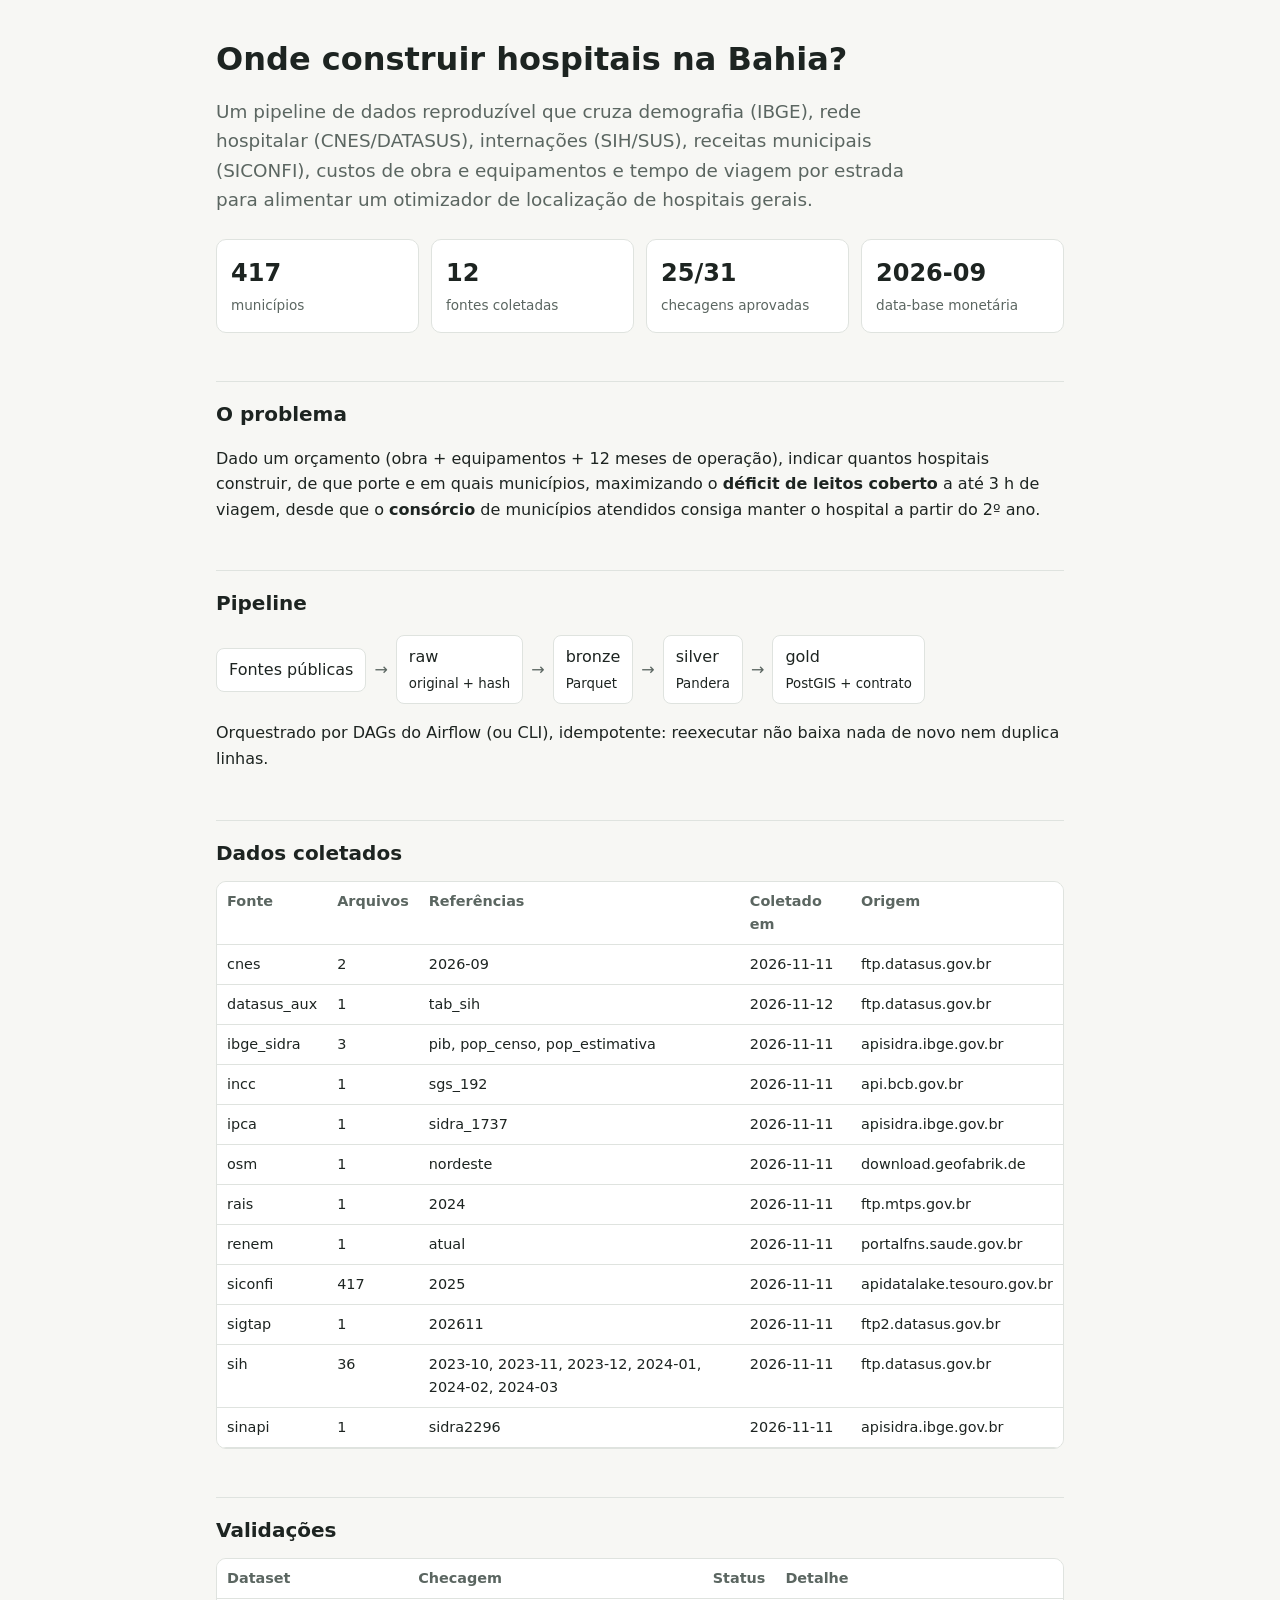
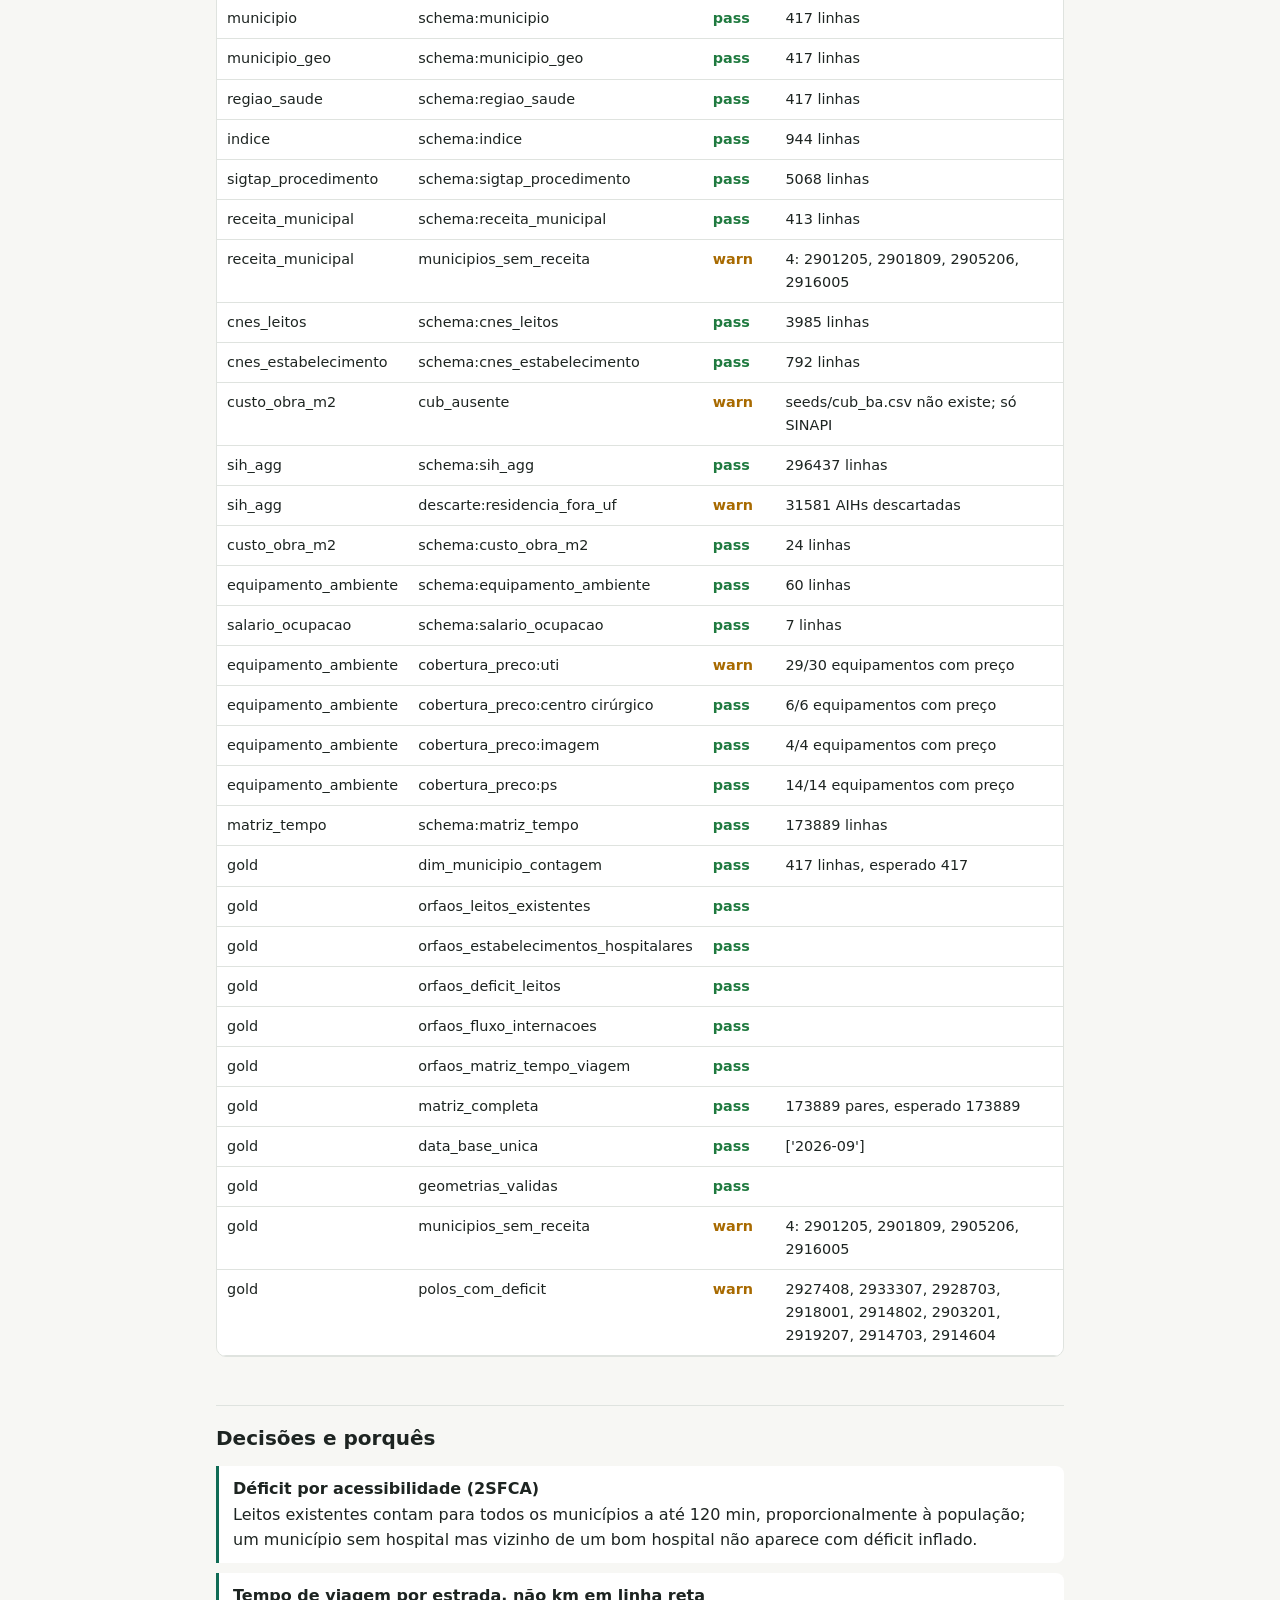
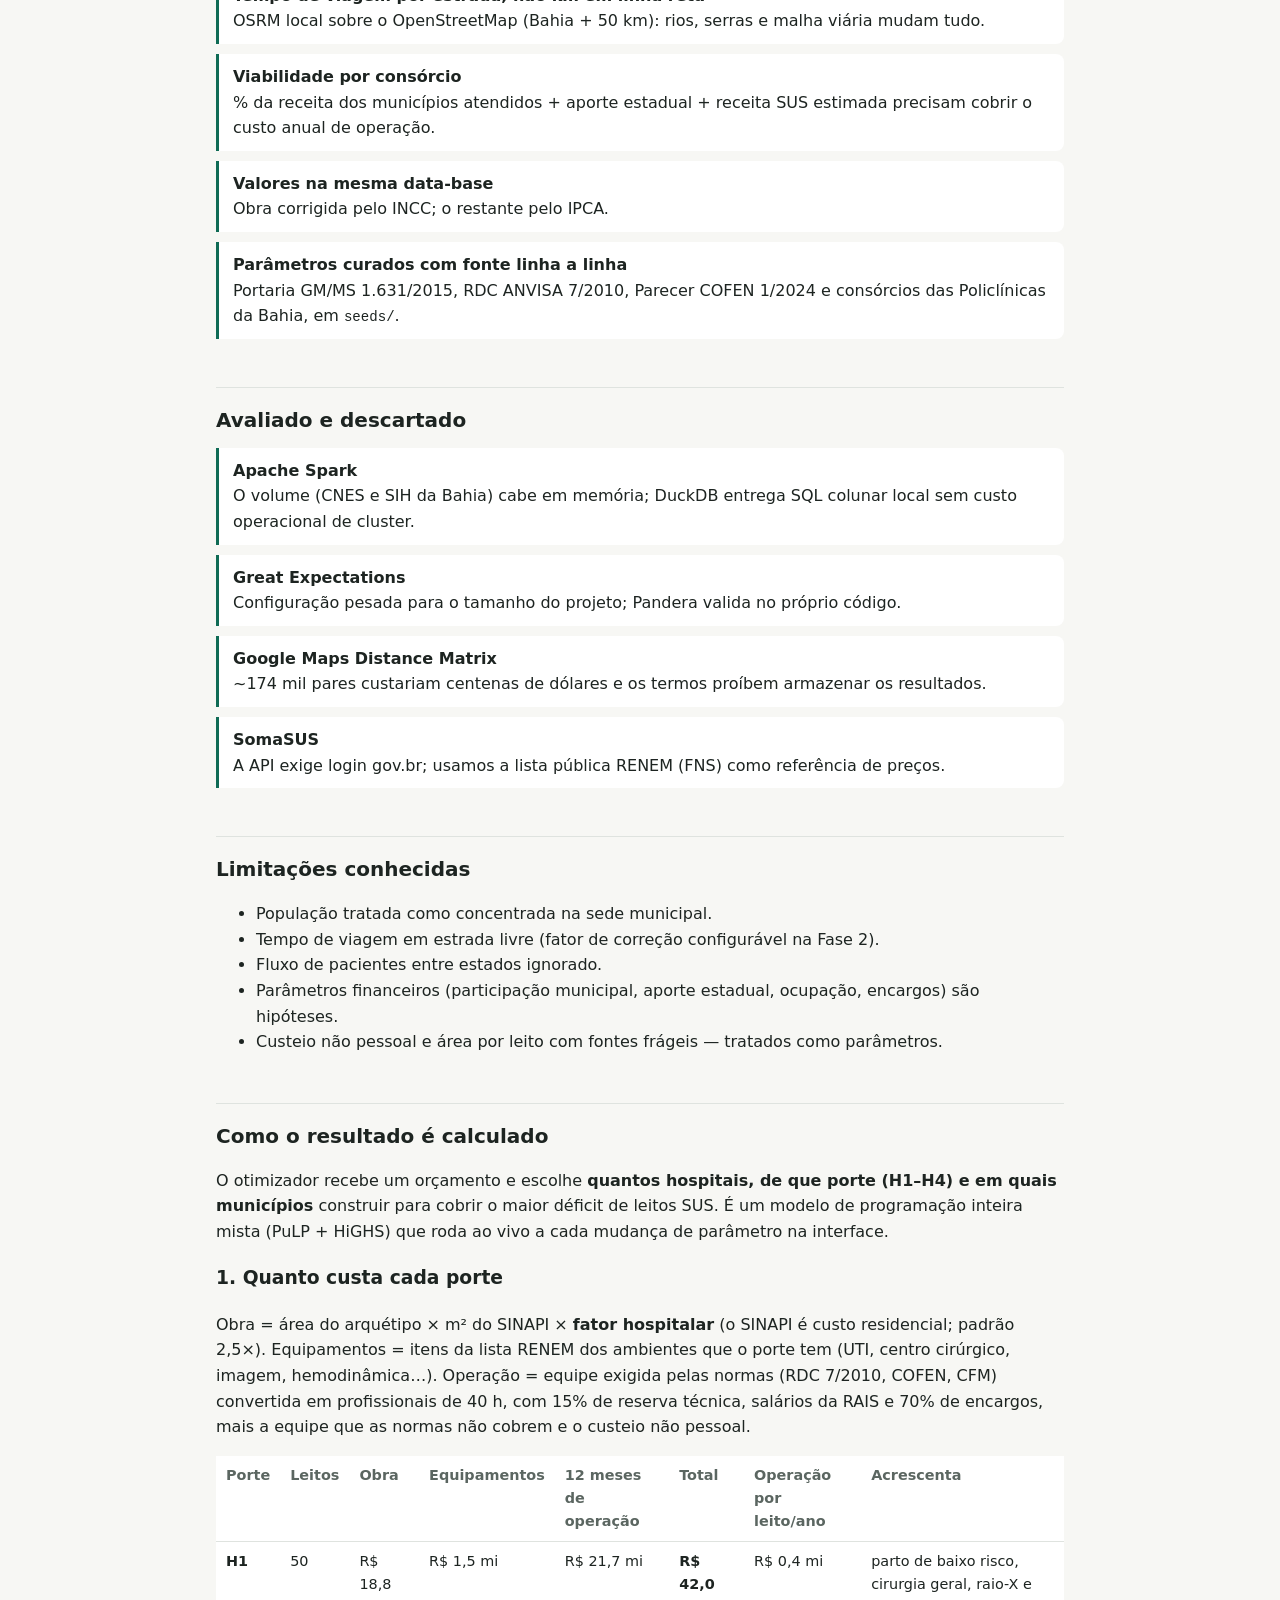
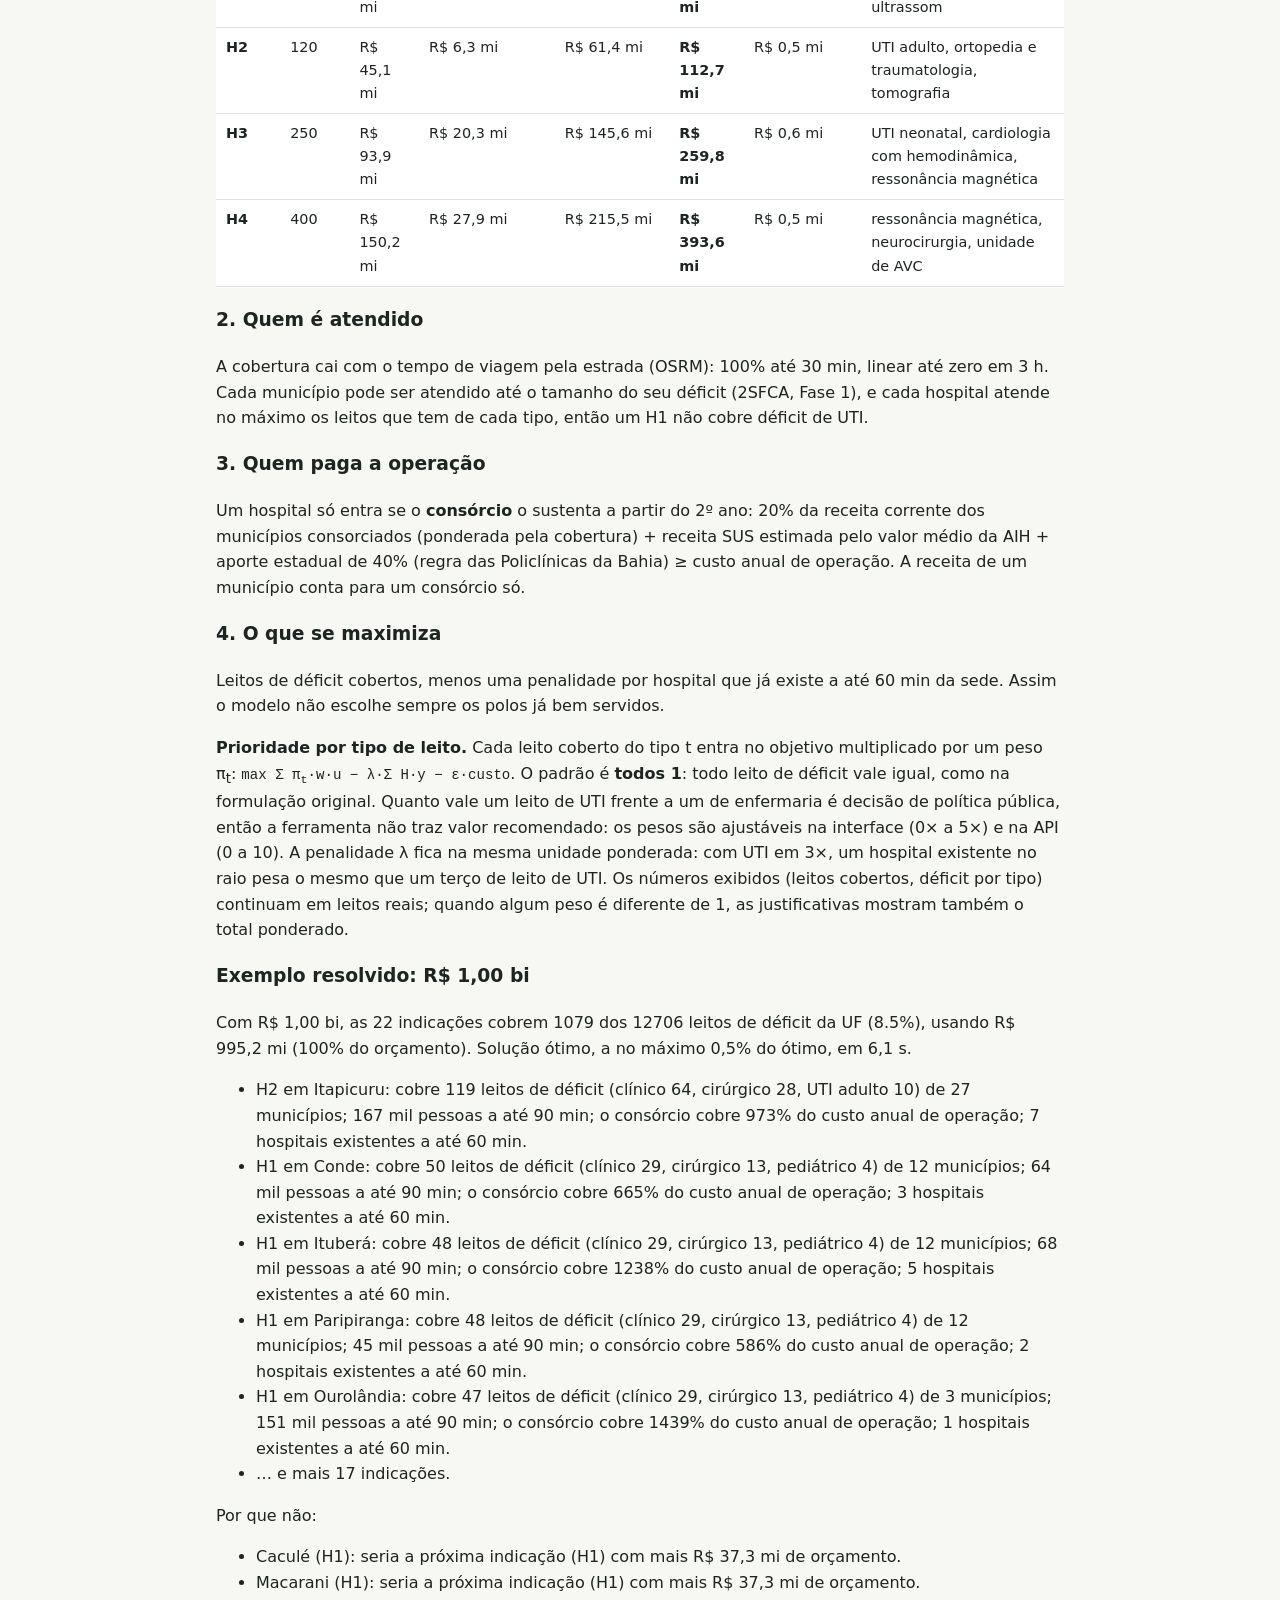
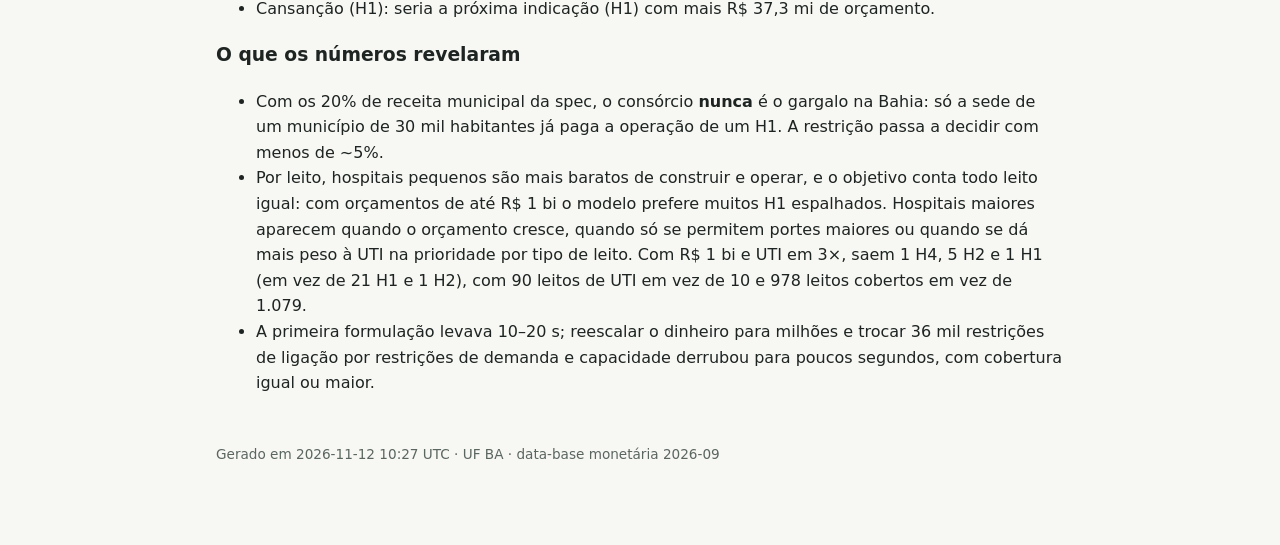
==== commit fbe5532f: "docs: prioridade por tipo de leito na página como-funciona e nos achados Explica π_t, o padrão neutr" ====
--- a/docs/como-funciona/index.html
+++ b/docs/como-funciona/index.html
@@ -90,22 +90,31 @@
 <h3>4. O que se maximiza</h3>
 <p>Leitos de déficit cobertos, menos uma penalidade por hospital que já existe a até 60 min da sede. Assim o modelo
 não escolhe sempre os polos já bem servidos.</p>
+<p><b>Prioridade por tipo de leito.</b> Cada leito coberto do tipo t entra no objetivo multiplicado por um peso
+π<sub>t</sub>: <code>max Σ π<sub>t</sub>·w·u − λ·Σ H·y − ε·custo</code>. O padrão é <b>todos 1</b>: todo leito de
+déficit vale igual, como na formulação original. Quanto vale um leito de UTI frente a um de enfermaria é decisão de
+política pública, então a ferramenta não traz valor recomendado: os pesos são ajustáveis na interface (0× a 5×) e na
+API (0 a 10). A penalidade λ fica na mesma unidade ponderada: com UTI em 3×, um hospital existente no raio pesa o
+mesmo que um terço de leito de UTI. Os números exibidos (leitos cobertos, déficit por tipo) continuam em leitos
+reais; quando algum peso é diferente de 1, as justificativas mostram também o total ponderado.</p>
 
-<h3>Exemplo resolvido: R$ 1,00 bi</h3><p>Com R$ 1,00 bi, as 22 indicações cobrem 1079 dos 12706 leitos de déficit da UF (8.5%), usando R$ 995,2 mi (100% do orçamento). Solução ótimo, a no máximo 0,5% do ótimo, em 6,0 s.</p><ul><li>H2 em Itapicuru: cobre 119 leitos de déficit (clínico 64, cirúrgico 28, UTI adulto 10) de 27 municípios; 167 mil pessoas a até 90 min; o consórcio cobre 973% do custo anual de operação; 7 hospitais existentes a até 60 min.</li><li>H1 em Conde: cobre 50 leitos de déficit (clínico 29, cirúrgico 13, pediátrico 4) de 12 municípios; 64 mil pessoas a até 90 min; o consórcio cobre 665% do custo anual de operação; 3 hospitais existentes a até 60 min.</li><li>H1 em Ituberá: cobre 48 leitos de déficit (clínico 29, cirúrgico 13, pediátrico 4) de 12 municípios; 68 mil pessoas a até 90 min; o consórcio cobre 1238% do custo anual de operação; 5 hospitais existentes a até 60 min.</li><li>H1 em Paripiranga: cobre 48 leitos de déficit (clínico 29, cirúrgico 13, pediátrico 4) de 12 municípios; 45 mil pessoas a até 90 min; o consórcio cobre 586% do custo anual de operação; 2 hospitais existentes a até 60 min.</li><li>H1 em Ourolândia: cobre 47 leitos de déficit (clínico 29, cirúrgico 13, pediátrico 4) de 3 municípios; 151 mil pessoas a até 90 min; o consórcio cobre 1439% do custo anual de operação; 1 hospitais existentes a até 60 min.</li><li>… e mais 17 indicações.</li></ul><p>Por que não:</p><ul><li>Caculé (H1): seria a próxima indicação (H1) com mais R$ 37,3 mi de orçamento.</li><li>Macarani (H1): seria a próxima indicação (H1) com mais R$ 37,3 mi de orçamento.</li><li>Cansanção (H1): seria a próxima indicação (H1) com mais R$ 37,3 mi de orçamento.</li></ul>
+<h3>Exemplo resolvido: R$ 1,00 bi</h3><p>Com R$ 1,00 bi, as 22 indicações cobrem 1079 dos 12706 leitos de déficit da UF (8.5%), usando R$ 995,2 mi (100% do orçamento). Solução ótimo, a no máximo 0,5% do ótimo, em 6,1 s.</p><ul><li>H2 em Itapicuru: cobre 119 leitos de déficit (clínico 64, cirúrgico 28, UTI adulto 10) de 27 municípios; 167 mil pessoas a até 90 min; o consórcio cobre 973% do custo anual de operação; 7 hospitais existentes a até 60 min.</li><li>H1 em Conde: cobre 50 leitos de déficit (clínico 29, cirúrgico 13, pediátrico 4) de 12 municípios; 64 mil pessoas a até 90 min; o consórcio cobre 665% do custo anual de operação; 3 hospitais existentes a até 60 min.</li><li>H1 em Ituberá: cobre 48 leitos de déficit (clínico 29, cirúrgico 13, pediátrico 4) de 12 municípios; 68 mil pessoas a até 90 min; o consórcio cobre 1238% do custo anual de operação; 5 hospitais existentes a até 60 min.</li><li>H1 em Paripiranga: cobre 48 leitos de déficit (clínico 29, cirúrgico 13, pediátrico 4) de 12 municípios; 45 mil pessoas a até 90 min; o consórcio cobre 586% do custo anual de operação; 2 hospitais existentes a até 60 min.</li><li>H1 em Ourolândia: cobre 47 leitos de déficit (clínico 29, cirúrgico 13, pediátrico 4) de 3 municípios; 151 mil pessoas a até 90 min; o consórcio cobre 1439% do custo anual de operação; 1 hospitais existentes a até 60 min.</li><li>… e mais 17 indicações.</li></ul><p>Por que não:</p><ul><li>Caculé (H1): seria a próxima indicação (H1) com mais R$ 37,3 mi de orçamento.</li><li>Macarani (H1): seria a próxima indicação (H1) com mais R$ 37,3 mi de orçamento.</li><li>Cansanção (H1): seria a próxima indicação (H1) com mais R$ 37,3 mi de orçamento.</li></ul>
 
 <h3>O que os números revelaram</h3>
 <ul>
 <li>Com os 20% de receita municipal da spec, o consórcio <b>nunca</b> é o gargalo na Bahia: só a sede de um município
 de 30 mil habitantes já paga a operação de um H1. A restrição passa a decidir com menos de ~5%.</li>
 <li>Por leito, hospitais pequenos são mais baratos de construir e operar, e o objetivo conta todo leito igual: com
-orçamentos de até R$ 1 bi o modelo prefere muitos H1 espalhados. Hospitais maiores aparecem quando o orçamento cresce ou
-quando só se permitem portes maiores.</li>
+orçamentos de até R$ 1 bi o modelo prefere muitos H1 espalhados. Hospitais maiores aparecem quando o orçamento cresce,
+quando só se permitem portes maiores ou quando se dá mais peso à UTI na prioridade por tipo de leito. Com R$ 1 bi e
+UTI em 3×, saem 1 H4, 5 H2 e 1 H1 (em vez de 21 H1 e 1 H2), com 90 leitos de UTI em vez de 10 e 978 leitos cobertos
+em vez de 1.079.</li>
 <li>A primeira formulação levava 10–20 s; reescalar o dinheiro para milhões e trocar 36 mil restrições de ligação por
 restrições de demanda e capacidade derrubou para poucos segundos, com cobertura igual ou maior.</li>
 </ul>
 
 
-<footer>Gerado em 2026-11-12 03:13 UTC · UF BA · data-base monetária 2026-09</footer>
+<footer>Gerado em 2026-11-12 10:27 UTC · UF BA · data-base monetária 2026-09</footer>
 </main>
 </body>
 </html>
